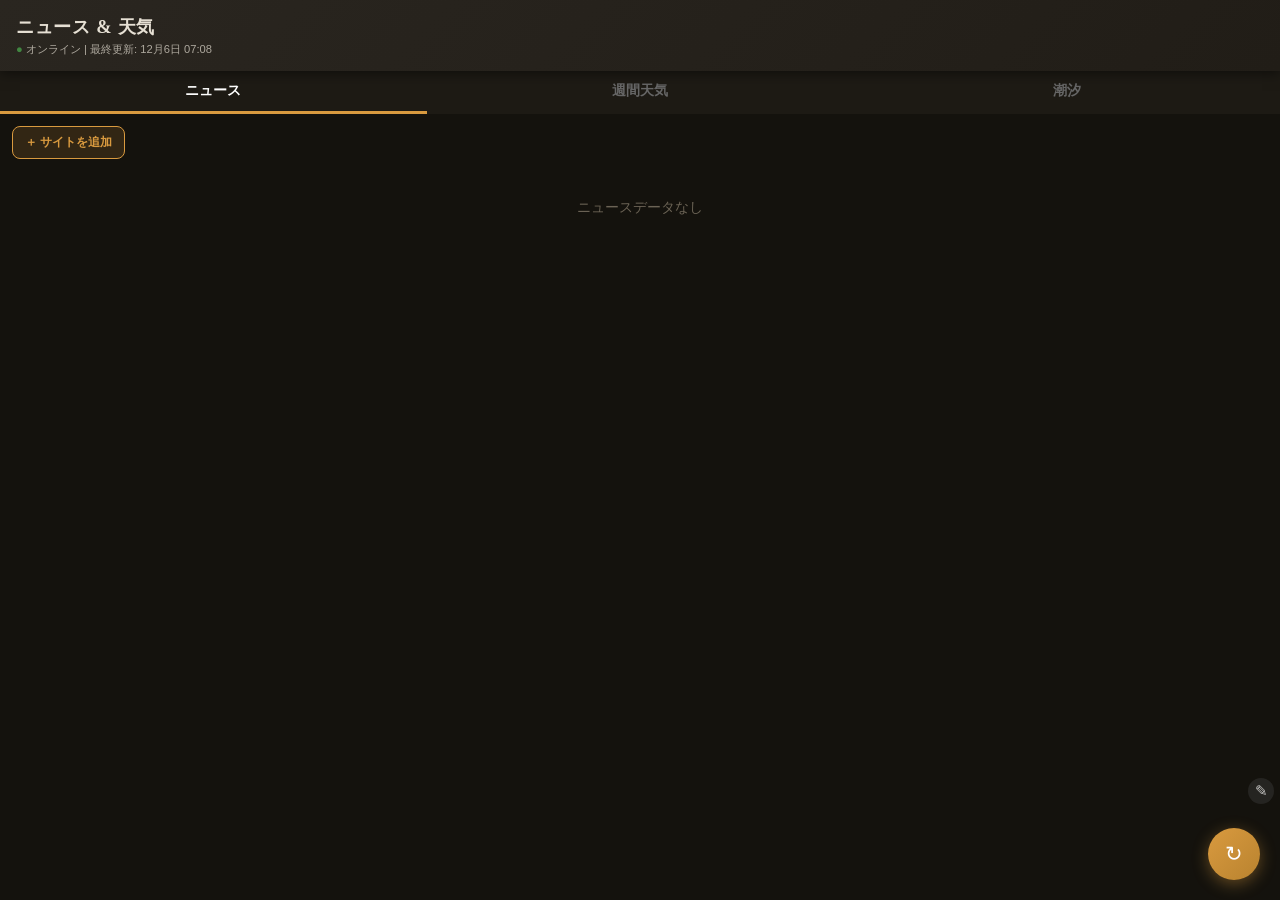
==== index.html @ 92eae873 "デバッグノート4件対応: ニュース画像/任意サイト追加/配色刷新/潮汐タブ - ニュース画像: Currents APIのimage + 記事HTMLのog:image/twitter:image抽出" ====
<!DOCTYPE html>
<html lang="ja">
<head>
<meta charset="UTF-8">
<meta name="viewport" content="width=device-width, initial-scale=1.0">
<title>ニュース & 天気</title>
<link rel="manifest" href="manifest.json">
<meta name="theme-color" content="#2a2620">
<style>
* { margin: 0; padding: 0; box-sizing: border-box; }
body {
  font-family: -apple-system, BlinkMacSystemFont, 'Hiragino Sans', sans-serif;
  background: #14120d;
  color: #e6e0d4;
  min-height: 100vh;
  padding-bottom: 80px;
}
header {
  background: linear-gradient(135deg, #2a2620, #211d17);
  padding: 14px 16px;
  position: sticky;
  top: 0;
  z-index: 100;
  box-shadow: 0 2px 12px rgba(0,0,0,0.5);
}
header h1 {
  font-size: 1.15rem; font-weight: 700; letter-spacing: 0.04em;
  font-family: Georgia, 'Hiragino Mincho ProN', 'Yu Mincho', 'Noto Serif JP', serif;
}
.status {
  font-size: 0.7rem;
  margin-top: 3px;
  opacity: 0.7;
}
.status.online::before { content: '● '; color: #4caf50; }
.status.offline::before { content: '● '; color: #ff9800; }

/* タブ */
.tabs {
  display: flex;
  background: #1d1a14;
  position: sticky;
  top: 53px;
  z-index: 99;
}
.tab {
  flex: 1;
  padding: 11px 8px;
  text-align: center;
  cursor: pointer;
  border: none;
  background: transparent;
  color: #666;
  font-size: 0.85rem;
  font-weight: 600;
  transition: all 0.2s;
  border-bottom: 3px solid transparent;
}
.tab.active { color: #fff; border-bottom-color: #d99a3f; }

/* コンテンツ */
.content { padding: 12px; }
#panel-news, #panel-weather { display: none; }
#panel-news.active, #panel-weather.active { display: block; }

/* ニュース */
.news-category {
  margin-bottom: 20px;
}
.cat-header {
  display: flex;
  align-items: center;
  gap: 8px;
  margin-bottom: 10px;
  padding: 6px 10px;
  background: linear-gradient(90deg, #2a251d, transparent);
  border-left: 3px solid #d99a3f;
  border-radius: 0 6px 6px 0;
}
.cat-header h2 {
  font-size: 0.85rem;
  font-weight: 700;
  color: #d99a3f;
}
.cat-header .count {
  font-size: 0.65rem;
  color: #666;
  background: #14120d;
  padding: 2px 6px;
  border-radius: 8px;
}
.news-item {
  margin-bottom: 6px;
  background: #221f18;
  border-radius: 8px;
  border-left: 2px solid transparent;
  transition: border-color 0.2s;
}
.news-item.open { border-left-color: #d99a3f; }
.news-header {
  padding: 10px 12px;
  cursor: pointer;
}
.news-item h3 {
  font-size: 0.85rem;
  font-weight: 500;
  line-height: 1.5;
  margin-bottom: 4px;
}
.news-item .meta {
  font-size: 0.65rem;
  color: #666;
}
.news-body {
  display: none;
  padding: 0 12px 12px;
}
.news-item.open .news-body { display: block; }
.news-body p {
  font-size: 0.8rem;
  color: #bbb;
  line-height: 1.7;
  margin-bottom: 8px;
}
.read-more {
  display: inline-block;
  font-size: 0.75rem;
  color: #d99a3f;
  text-decoration: none;
  padding: 4px 0;
}
.offline-badge { margin-left: 6px; font-size: 0.7rem; }

/* アプリ内リーダー */
.reader {
  position: fixed;
  inset: 0;
  background: #14120d;
  z-index: 200;
  transform: translateX(100%);
  transition: transform 0.25s ease;
  overflow-y: auto;
  overscroll-behavior: contain;
}
.reader.open { transform: translateX(0); }
.reader-bar {
  position: sticky;
  top: 0;
  background: linear-gradient(135deg, #2a2620, #211d17);
  padding: 12px 14px;
  box-shadow: 0 2px 12px rgba(0,0,0,0.5);
}
.reader-back {
  background: transparent;
  border: none;
  color: #d99a3f;
  font-size: 0.95rem;
  font-weight: 600;
  cursor: pointer;
  padding: 4px 0;
}
.reader-content { padding: 16px 18px 60px; max-width: 720px; margin: 0 auto; }
.reader-title {
  font-size: 1.2rem; font-weight: 700; line-height: 1.55; margin-bottom: 8px;
  font-family: Georgia, 'Hiragino Mincho ProN', 'Yu Mincho', 'Noto Serif JP', serif;
}
.reader-meta { font-size: 0.7rem; color: #777; margin-bottom: 16px; }
.reader-text p {
  font-size: 0.95rem;
  line-height: 1.9;
  color: #ddd;
  margin-bottom: 14px;
}
.reader-text .reader-note {
  font-size: 0.78rem;
  color: #ff9800;
  background: #211d17;
  padding: 8px 10px;
  border-radius: 6px;
}

/* 現在地ピンポイント天気 */
.geo-card {
  background: linear-gradient(135deg, #242019, #2a2620);
  border-radius: 12px;
  padding: 14px;
  margin-bottom: 14px;
  border: 1px solid #3a342a;
}
.geo-empty {
  display: flex;
  align-items: center;
  justify-content: space-between;
  color: #aaa;
  font-size: 0.85rem;
}
.geo-head { display: flex; justify-content: space-between; align-items: center; margin-bottom: 10px; }
.geo-name { font-size: 0.9rem; font-weight: 700; color: #7fb5ff; }
.geo-refresh, .geo-btn {
  background: rgba(217,154,63,0.15);
  border: 1px solid #d99a3f;
  color: #d99a3f;
  border-radius: 6px;
  cursor: pointer;
  font-size: 0.8rem;
}
.geo-refresh { width: 30px; height: 30px; border-radius: 50%; }
.geo-btn { padding: 6px 12px; font-weight: 600; }
.geo-now { display: flex; align-items: center; gap: 12px; margin-bottom: 12px; }
.geo-icon { font-size: 2.6rem; }
.geo-temp { font-size: 2.4rem; font-weight: 700; }
.geo-detail { font-size: 0.75rem; color: #bbb; line-height: 1.7; }
.geo-detail div:first-child { font-size: 0.95rem; color: #fff; }
.geo-updated { font-size: 0.6rem; color: #555; text-align: right; margin-top: 6px; }
.hourly-mm { font-size: 0.55rem; color: #4fc3f7; margin-top: 1px; min-height: 0.7em; }
.hourly-temp { font-size: 0.55rem; color: #ff8a65; margin-top: 1px; }

/* 天気 - 地方 */
.weather-area {
  margin-bottom: 8px;
  background: #221f18;
  border-radius: 10px;
  overflow: hidden;
}
.area-header {
  display: flex;
  align-items: center;
  gap: 8px;
  padding: 12px 14px;
  background: linear-gradient(135deg, #242019, #2a251d);
  cursor: pointer;
}
.area-header h3 { font-size: 0.9rem; font-weight: 700; flex: 1; }
.area-arrow { font-size: 0.6rem; color: #666; transition: transform 0.2s; }
.weather-area.open .area-arrow { transform: rotate(90deg); }
.area-count { font-size: 0.65rem; color: #666; background: #14120d; padding: 2px 6px; border-radius: 8px; }
.area-body { display: none; padding: 4px 8px 8px; }
.weather-area.open .area-body { display: block; }

/* 天気 - 都道府県 */
.weather-pref {
  margin-bottom: 4px;
  background: #1b1812;
  border-radius: 8px;
  overflow: hidden;
}
.pref-header {
  display: flex;
  justify-content: space-between;
  align-items: center;
  padding: 8px 12px;
  cursor: pointer;
  font-size: 0.8rem;
}
.pref-summary { font-size: 0.75rem; color: #aaa; }
.pref-body { display: none; padding: 0 10px 10px; }
.weather-pref.open .pref-body { display: block; }

/* 細分区域（北西部/南部 等） */
.sub-area {
  background: #201c15;
  border-radius: 6px;
  padding: 8px 10px;
  margin-bottom: 6px;
  border-left: 2px solid #3a342a;
}
.sub-name {
  font-size: 0.78rem;
  font-weight: 700;
  color: #7fb5ff;
  margin-bottom: 4px;
}

/* 今日明日 */
.today-weather { margin-bottom: 6px; }
.today-item { font-size: 0.75rem; padding: 3px 0; color: #ccc; line-height: 1.5; }
.today-label { color: #888; margin-right: 4px; }

/* 気温（観測点） */
.temp-points { margin: 8px 0; }
.temp-row { display: flex; flex-wrap: wrap; gap: 8px 14px; }
.temp-pt { font-size: 0.72rem; color: #ccc; }
.temp-pt .pt-name { color: #888; margin-right: 2px; }
.temp-pt .hi { color: #ff8a65; }
.temp-pt .lo { color: #64b5f6; }
.week-area-name { font-size: 0.7rem; color: #888; margin: 8px 0 4px; }

/* 警報・注意報 */
.warn-headline {
  font-size: 0.78rem; font-weight: 700; line-height: 1.4;
  padding: 8px 10px; margin: 0 0 10px; border-radius: 8px;
  border-left: 4px solid;
}
.warn-badges { display: flex; flex-wrap: wrap; gap: 4px; margin: 4px 0 6px; }
.warn-badge {
  font-size: 0.68rem; font-weight: 700; padding: 2px 7px; border-radius: 10px;
  white-space: nowrap;
}
.warn-special { background: #5a1414; color: #ff5252; border-color: #ff1744; }
.warn-warning { background: #4a2c0a; color: #ffab40; border-color: #ff9100; }
.warn-advisory { background: #3a3410; color: #ffeb3b; border-color: #ffd600; }

/* 潮汐 */
.tide-card { margin: 10px 0; padding: 10px; background: #2a2620; border-radius: 10px; }
.tide-head { font-size: 0.82rem; font-weight: 700; color: #4fc3f7; margin-bottom: 8px; }
.tide-stn { font-size: 0.72rem; color: #9fb8d8; font-weight: 400; margin-left: 4px; }
.tide-rows { display: flex; flex-direction: column; gap: 4px; margin-bottom: 8px; }
.tide-row { display: flex; align-items: center; gap: 8px; flex-wrap: wrap; }
.tide-k { font-size: 0.68rem; font-weight: 700; padding: 1px 7px; border-radius: 8px; white-space: nowrap; }
.tide-k.high { background: #0d3b66; color: #7fb5ff; }
.tide-k.low { background: #3a2a0d; color: #ffc176; }
.tide-ev { font-size: 0.74rem; color: #ddd; }
.tide-ev b { color: #fff; }
.tide-ev.tide-none { color: #666; }
.tide-spark { display: flex; align-items: flex-end; gap: 1px; height: 40px; }
.tide-bar { flex: 1; background: #2e6da4; border-radius: 1px 1px 0 0; min-height: 2px; }
.tide-bar.now { background: #d99a3f; }

/* 予報地点ごとの週間予報 */
.point-week { margin: 10px 0; }
.point-name {
  font-size: 0.8rem;
  font-weight: 700;
  color: #7fb5ff;
  margin-bottom: 5px;
}
.point-now { font-size: 0.7rem; font-weight: 400; color: #aaa; margin-left: 4px; }
.point-noweek { font-size: 0.7rem; color: #666; padding: 4px 0; }

/* 6時間毎降水確率 */
.hourly-pops { margin: 8px 0; }
.hourly-label { font-size: 0.65rem; color: #888; margin-bottom: 4px; }
.hourly-bar { display: flex; gap: 3px; align-items: flex-end; height: 62px; }
.hourly-cell { flex: 1; display: flex; flex-direction: column; align-items: center; }
.hourly-time { font-size: 0.55rem; color: #666; margin-bottom: 2px; order: -1; }
.hourly-gauge { width: 100%; border-radius: 2px 2px 0 0; min-height: 2px; }
.hourly-val { font-size: 0.6rem; color: #aaa; margin-top: 2px; }
.week-grid {
  display: grid;
  grid-template-columns: repeat(auto-fill, minmax(90px, 1fr));
  gap: 6px;
}
.day-card {
  background: #1b1812;
  border-radius: 8px;
  padding: 8px 6px;
  text-align: center;
}
.day-card .day-name {
  font-size: 0.7rem;
  color: #888;
  margin-bottom: 4px;
}
.day-card .day-name.sat { color: #42a5f5; }
.day-card .day-name.sun { color: #ef5350; }
.day-card .weather-icon {
  font-size: 1.4rem;
  margin: 4px 0;
}
.day-card .weather-text {
  font-size: 0.6rem;
  color: #aaa;
  margin-bottom: 4px;
}
.day-card .temp {
  font-size: 0.7rem;
}
.day-card .temp .hi { color: #ff8a65; }
.day-card .temp .lo { color: #64b5f6; }
.day-card .pop {
  font-size: 0.6rem;
  color: #4fc3f7;
  margin-top: 2px;
}

/* 更新ボタン */
.btn-refresh {
  position: fixed;
  bottom: 20px;
  right: 20px;
  width: 52px;
  height: 52px;
  border-radius: 50%;
  background: linear-gradient(135deg, #d99a3f, #b9832f);
  color: white;
  border: none;
  font-size: 1.3rem;
  cursor: pointer;
  box-shadow: 0 4px 16px rgba(217,154,63,0.4);
  z-index: 100;
}
.btn-refresh:active { transform: scale(0.9); }
.btn-refresh.loading { animation: spin 1s linear infinite; }
@keyframes spin { to { transform: rotate(360deg); } }
#progress {
  background: #211d17;
  color: #4fc3f7;
  font-size: 0.75rem;
  padding: 8px 16px;
  text-align: center;
}
.empty {
  text-align: center;
  padding: 40px 20px;
  color: #6b6355;
  font-size: 0.85rem;
}

/* ニュースのサムネイル画像 */
.news-header { display: flex; gap: 10px; align-items: flex-start; }
.news-header .news-main { flex: 1; min-width: 0; }
.news-thumb {
  width: 74px; height: 74px; object-fit: cover; border-radius: 6px;
  flex-shrink: 0; background: #201c15;
}
.reader-hero {
  width: 100%; max-height: 230px; object-fit: cover;
  border-radius: 8px; margin-bottom: 14px; background: #201c15;
}

/* カスタムフィード（任意サイト）ツールバー */
.news-tools { margin-bottom: 14px; }
.news-tools-row { display: flex; gap: 8px; align-items: center; }
.add-site-btn {
  background: rgba(217,154,63,0.15); border: 1px solid #d99a3f; color: #d99a3f;
  border-radius: 8px; padding: 7px 12px; font-size: 0.78rem; font-weight: 600; cursor: pointer;
}
.feed-chips { display: flex; flex-wrap: wrap; gap: 6px; margin-top: 8px; }
.feed-chip {
  display: inline-flex; align-items: center; gap: 6px;
  background: #221f18; border: 1px solid #3a342a; border-radius: 14px;
  padding: 4px 6px 4px 11px; font-size: 0.72rem; color: #cfc7b7;
}
.feed-chip .feed-del {
  cursor: pointer; color: #a89f8c; background: #2b2723; border-radius: 50%;
  width: 18px; height: 18px; line-height: 18px; text-align: center; font-size: 0.7rem;
}
.feed-chip.custom-cat .feed-del:hover { color: #e8724c; }
.site-form {
  margin-top: 8px; background: #201c15; border: 1px solid #3a342a;
  border-radius: 8px; padding: 10px; display: none;
}
.site-form.open { display: block; }
.site-form input {
  width: 100%; box-sizing: border-box; background: #14120d; color: #e6e0d4;
  border: 1px solid #3a342a; border-radius: 6px; padding: 8px 10px; font-size: 0.82rem;
  margin-bottom: 8px;
}
.site-form .site-form-row { display: flex; gap: 8px; }
.site-form button {
  border: none; border-radius: 6px; padding: 8px 14px; font-size: 0.8rem;
  font-weight: 600; cursor: pointer;
}
.site-form .sf-add { background: #d99a3f; color: #1b1812; }
.site-form .sf-cancel { background: #2b2723; color: #cfc7b7; }
.site-form .sf-hint { font-size: 0.68rem; color: #8a8272; margin-bottom: 8px; line-height: 1.5; }
.cat-header.custom h2 { color: #e0b56a; }

/* 潮汐ページ（独立タブ） */
#panel-tide { display: none; }
#panel-tide.active { display: block; }
.tide-empty { text-align: center; padding: 40px 20px; color: #6b6355; font-size: 0.85rem; }
.tide-empty .geo-btn { margin-top: 14px; }
.tide-day { margin-bottom: 14px; }
.tide-day-head {
  font-size: 0.82rem; font-weight: 700; color: #d99a3f;
  padding-bottom: 6px; margin-bottom: 8px; border-bottom: 1px solid #3a342a;
}
.tide-day-head .tide-day-dow { color: #8a8272; font-weight: 400; margin-left: 6px; }
.tide-page-stn { font-size: 0.78rem; color: #cfc7b7; margin-bottom: 12px; }
.tide-page-stn b { color: #7fb5ff; }
</style>
</head>
<body>
<header>
  <h1>ニュース & 天気</h1>
  <div class="status" id="status">確認中...</div>
</header>
<div class="tabs">
  <button class="tab active" data-panel="news">ニュース</button>
  <button class="tab" data-panel="weather">週間天気</button>
  <button class="tab" data-panel="tide">潮汐</button>
</div>
<div id="progress" style="display:none;"></div>
<div class="content">
  <div id="panel-news" class="active">
    <div id="news-tools"></div>
    <div id="news-list">
      <div class="empty">データなし — 更新ボタンを押してください</div>
    </div>
  </div>
  <div id="panel-weather">
    <div id="geo-weather"></div>
    <div id="jma-weather">
      <div class="empty">データなし — 更新ボタンを押してください</div>
    </div>
  </div>
  <div id="panel-tide">
    <div id="tide-page">
      <div class="tide-empty">位置情報から最寄りの潮位観測点を表示します
        <div><button class="geo-btn" onclick="loadTidePage(true)">現在地の潮汐を表示</button></div>
      </div>
    </div>
  </div>
</div>
<button class="btn-refresh" id="btn-refresh" title="更新">↻</button>

<div id="reader" class="reader">
  <div class="reader-bar">
    <button class="reader-back" onclick="closeReader()">‹ 戻る</button>
  </div>
  <div class="reader-content"></div>
</div>

<script src="readability.js"></script>
<script src="app.js"></script>
<script src="debug-note.js" data-app="news-pwa"></script>
</body>
</html>
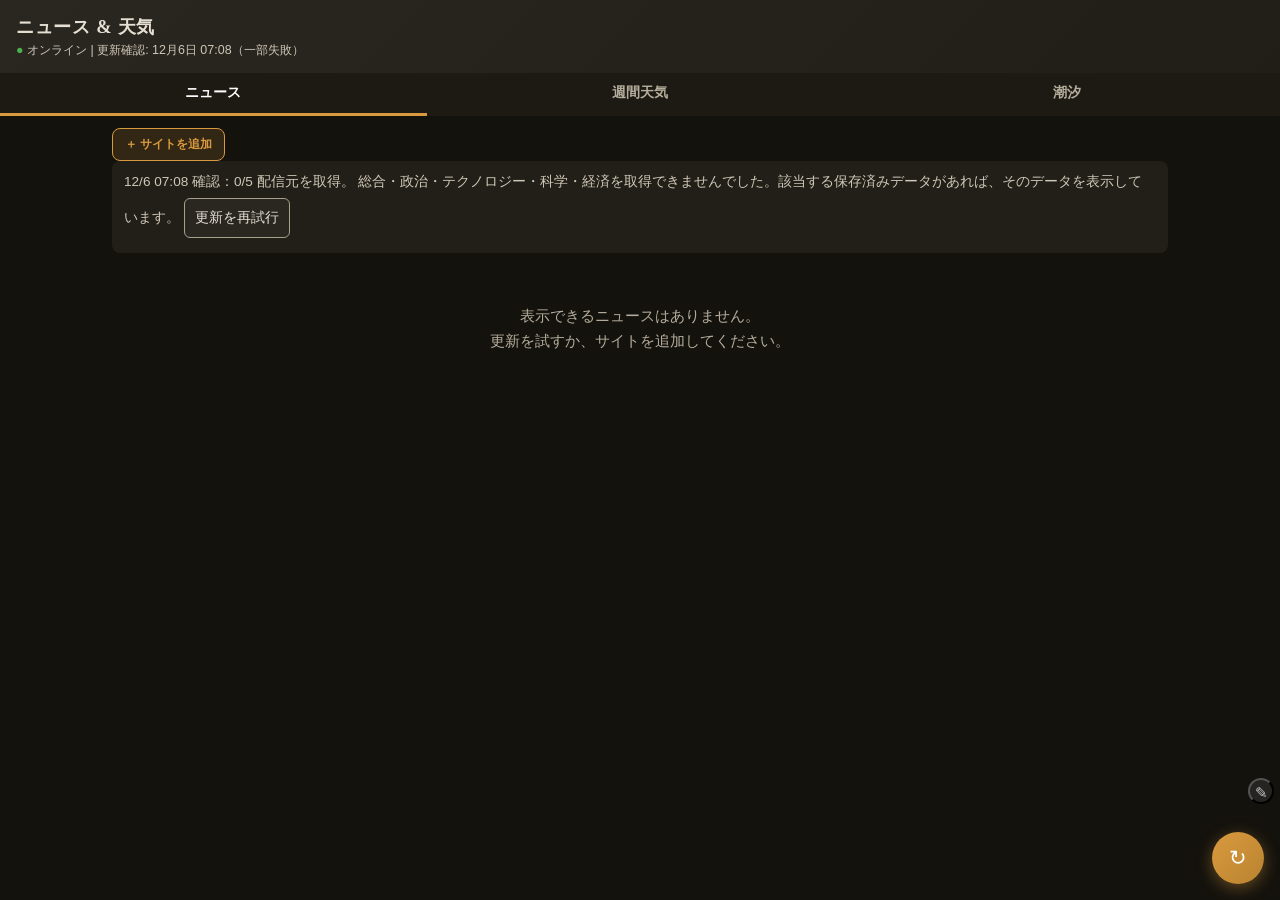
==== commit 58115704: "Fix audited UI: sticky navigation, accessible controls, retained state and update errors" ====
--- a/index.html
+++ b/index.html
@@ -469,43 +469,124 @@
 .tide-day-head .tide-day-dow { color: #8a8272; font-weight: 400; margin-left: 6px; }
 .tide-page-stn { font-size: 0.78rem; color: #cfc7b7; margin-bottom: 12px; }
 .tide-page-stn b { color: #7fb5ff; }
+#tide-detail { margin-bottom: 16px; }
+
+/* 全国の観測点ブラウザ */
+.tide-browser-head {
+  font-size: 0.78rem; font-weight: 700; color: #8a8272;
+  margin: 6px 2px 8px; padding-top: 12px; border-top: 1px solid #2b2723;
+}
+.tide-region { margin-bottom: 8px; }
+.tide-stn-grid {
+  display: grid; grid-template-columns: repeat(auto-fill, minmax(84px, 1fr));
+  gap: 6px; padding: 4px 2px;
+}
+.tide-stn-btn {
+  background: #201c15; border: 1px solid #3a342a; color: #d8d0c0;
+  border-radius: 6px; padding: 8px 4px; font-size: 0.74rem; cursor: pointer;
+  white-space: nowrap; overflow: hidden; text-overflow: ellipsis;
+}
+.tide-stn-btn:active { background: #2b2723; border-color: #d99a3f; }
+
+/* 監査で確認した操作・可読性・固定表示の修正 */
+:root { --chrome-height: 120px; }
+[hidden] { display: none !important; }
+.app-chrome { position: sticky; top: 0; z-index: 100; }
+.app-chrome header, .app-chrome .tabs { position: static; }
+.content { max-width: 1080px; margin: 0 auto; }
+.reader-bar { z-index: 1; }
+.sr-only { position: absolute; width: 1px; height: 1px; padding: 0; margin: -1px; overflow: hidden; clip-path: inset(50%); white-space: nowrap; }
+.data-date { color: #b5ad9c; font-size: 0.78rem; line-height: 1.6; margin: 8px 0; }
+.reader { transition: none; }
+.news-header { width: 100%; border: 0; background: transparent; color: inherit; text-align: left; font: inherit; border-radius: 8px; }
+.news-title { display: block; font-size: 0.95rem; line-height: 1.6; margin-bottom: 6px; }
+.news-item .meta { display: block; color: #b5ad9c; font-size: 0.75rem; }
+.tab, .area-arrow, .area-count, .cat-header .count, .point-noweek, .tide-ev.tide-none { color: #b5ad9c; }
+.reader-meta, .geo-updated, .empty, .tide-empty { color: #b5ad9c; }
+.today-label, .temp-pt .pt-name, .week-area-name, .hourly-label, .hourly-time, .day-card .day-name, .sf-hint, .tide-browser-head, .tide-day-head .tide-day-dow { color: #b5ad9c !important; }
+.status { opacity: 1; color: #cfc7b7; font-size: 0.78rem; }
+.empty, .tide-empty { font-size: 0.95rem; line-height: 1.7; }
+.area-header, .pref-header { width: 100%; border: 0; color: inherit; text-align: left; font: inherit; }
+.area-title { flex: 1; font-size: 0.95rem; font-weight: 700; }
+.area-header .area-count { margin-left: auto; }
+.pref-header { min-height: 44px; }
+.pref-header[aria-expanded="true"]::before { content: '▼'; color: #d99a3f; margin-right: 6px; }
+.feed-chip .feed-del { width: 28px; height: 28px; min-width: 28px; line-height: normal; border: 1px solid #8a8272; font: inherit; }
+.site-form label { display: block; margin-bottom: 5px; font-size: 0.85rem; color: #e6e0d4; }
+.site-form .sf-hint { font-size: 0.8rem; }
+.form-error { color: #ffb59e; font-size: 0.85rem; line-height: 1.6; margin-bottom: 8px; }
+.data-state, .notice { padding: 10px 12px; font-size: 0.85rem; line-height: 1.6; color: #cfc7b7; background: #221f18; border-radius: 8px; margin-bottom: 10px; }
+.data-state:empty { display: none; }
+.notice { margin: 10px 12px; }
+.text-action { background: #2a2620; color: #e6e0d4; border: 1px solid #a89f8c; border-radius: 6px; padding: 8px 10px; min-height: 36px; font: inherit; cursor: pointer; margin: 5px 0; }
+.geo-refresh { width: 36px; height: 36px; }
+button:disabled { cursor: wait; opacity: 0.7; }
+button:focus-visible, a:focus-visible, input:focus-visible, summary:focus-visible, textarea:focus-visible { outline: 3px solid #f6cd84; outline-offset: 3px; }
+#tide-detail, .weather-pref, .news-item { scroll-margin-top: calc(var(--chrome-height) + 12px); }
+.tide-spark { position: relative; margin: 22px 0 8px; }
+.tide-bar.now { position: relative; border-top: 3px solid #fff; }
+.tide-bar.now::before { content: '現在'; position: absolute; bottom: 100%; left: 50%; transform: translateX(-50%); font-size: 0.7rem; color: #fff; white-space: nowrap; }
+.tide-data summary { cursor: pointer; padding: 8px 0; color: #d8d0c0; font-size: 0.85rem; }
+.tide-axis { display: flex; justify-content: space-between; font-size: 0.75rem; color: #cfc7b7; }
+.tide-data table { width: 100%; border-collapse: collapse; font-size: 0.85rem; }
+.tide-data th, .tide-data td { text-align: left; padding: 5px 8px; border-bottom: 1px solid #51483b; }
+.tide-data caption { text-align: left; margin: 6px 0; color: #cfc7b7; }
+.tide-data tr.current th::after { content: '（現在の時間帯）'; font-size: 0.75rem; }
+.hourly-bar { display: grid; grid-template-columns: repeat(auto-fit, minmax(44px, 1fr)); height: auto; gap: 8px 4px; }
+.hourly-cell { min-height: 88px; justify-content: flex-end; }
+.hourly-gauge { flex: 0 0 auto; max-height: 36px; }
+.hourly-time, .hourly-val, .hourly-mm, .hourly-temp { font-size: 0.72rem; }
+.hourly-time { order: 0; }
+.day-card .day-name, .day-card .weather-text, .day-card .temp, .day-card .pop { font-size: 0.78rem; }
+.day-card .day-name.sat { color: #7fb5ff !important; }
+.day-card .day-name.sun { color: #ffb59e !important; }
+.btn-refresh { bottom: max(16px, env(safe-area-inset-bottom)); right: 16px; }
+@media (prefers-reduced-motion: reduce) { *, *::before, *::after { animation: none !important; transition: none !important; scroll-behavior: auto !important; } }
 </style>
 </head>
 <body>
+<div class="app-chrome">
 <header>
   <h1>ニュース & 天気</h1>
   <div class="status" id="status">確認中...</div>
 </header>
-<div class="tabs">
-  <button class="tab active" data-panel="news">ニュース</button>
-  <button class="tab" data-panel="weather">週間天気</button>
-  <button class="tab" data-panel="tide">潮汐</button>
+<div class="tabs" role="tablist" aria-label="表示する情報">
+  <button id="tab-news" class="tab active" role="tab" aria-selected="true" aria-controls="panel-news" data-panel="news">ニュース</button>
+  <button id="tab-weather" class="tab" role="tab" aria-selected="false" aria-controls="panel-weather" tabindex="-1" data-panel="weather">週間天気</button>
+  <button id="tab-tide" class="tab" role="tab" aria-selected="false" aria-controls="panel-tide" tabindex="-1" data-panel="tide">潮汐</button>
 </div>
-<div id="progress" style="display:none;"></div>
+</div>
+<div id="progress" role="status" aria-live="polite" style="display:none;"></div>
+<div id="notice" class="notice" role="status" aria-live="polite" hidden></div>
 <div class="content">
-  <div id="panel-news" class="active">
+  <div id="panel-news" class="active" role="tabpanel" aria-labelledby="tab-news">
     <div id="news-tools"></div>
+    <div id="news-state" class="data-state" role="status" aria-live="polite"></div>
     <div id="news-list">
       <div class="empty">データなし — 更新ボタンを押してください</div>
     </div>
   </div>
-  <div id="panel-weather">
+  <div id="panel-weather" role="tabpanel" aria-labelledby="tab-weather" hidden>
+    <div id="weather-state" class="data-state" role="status" aria-live="polite"></div>
     <div id="geo-weather"></div>
     <div id="jma-weather">
       <div class="empty">データなし — 更新ボタンを押してください</div>
     </div>
   </div>
-  <div id="panel-tide">
+  <div id="panel-tide" role="tabpanel" aria-labelledby="tab-tide" hidden>
     <div id="tide-page">
-      <div class="tide-empty">位置情報から最寄りの潮位観測点を表示します
-        <div><button class="geo-btn" onclick="loadTidePage(true)">現在地の潮汐を表示</button></div>
+      <div id="tide-detail">
+        <div class="tide-empty">現在地、または下の一覧から観測点を選ぶと潮汐を表示します
+          <div><button class="geo-btn" onclick="loadTidePage(true)">現在地の潮汐を表示</button></div>
+        </div>
       </div>
+      <div id="tide-browser"></div>
     </div>
   </div>
 </div>
-<button class="btn-refresh" id="btn-refresh" title="更新">↻</button>
-
-<div id="reader" class="reader">
+<button class="btn-refresh" id="btn-refresh" title="更新" aria-label="ニュースと天気を更新">↻</button>
+
+<div id="reader" class="reader" role="dialog" aria-modal="true" aria-labelledby="reader-heading" hidden inert>
   <div class="reader-bar">
     <button class="reader-back" onclick="closeReader()">‹ 戻る</button>
   </div>
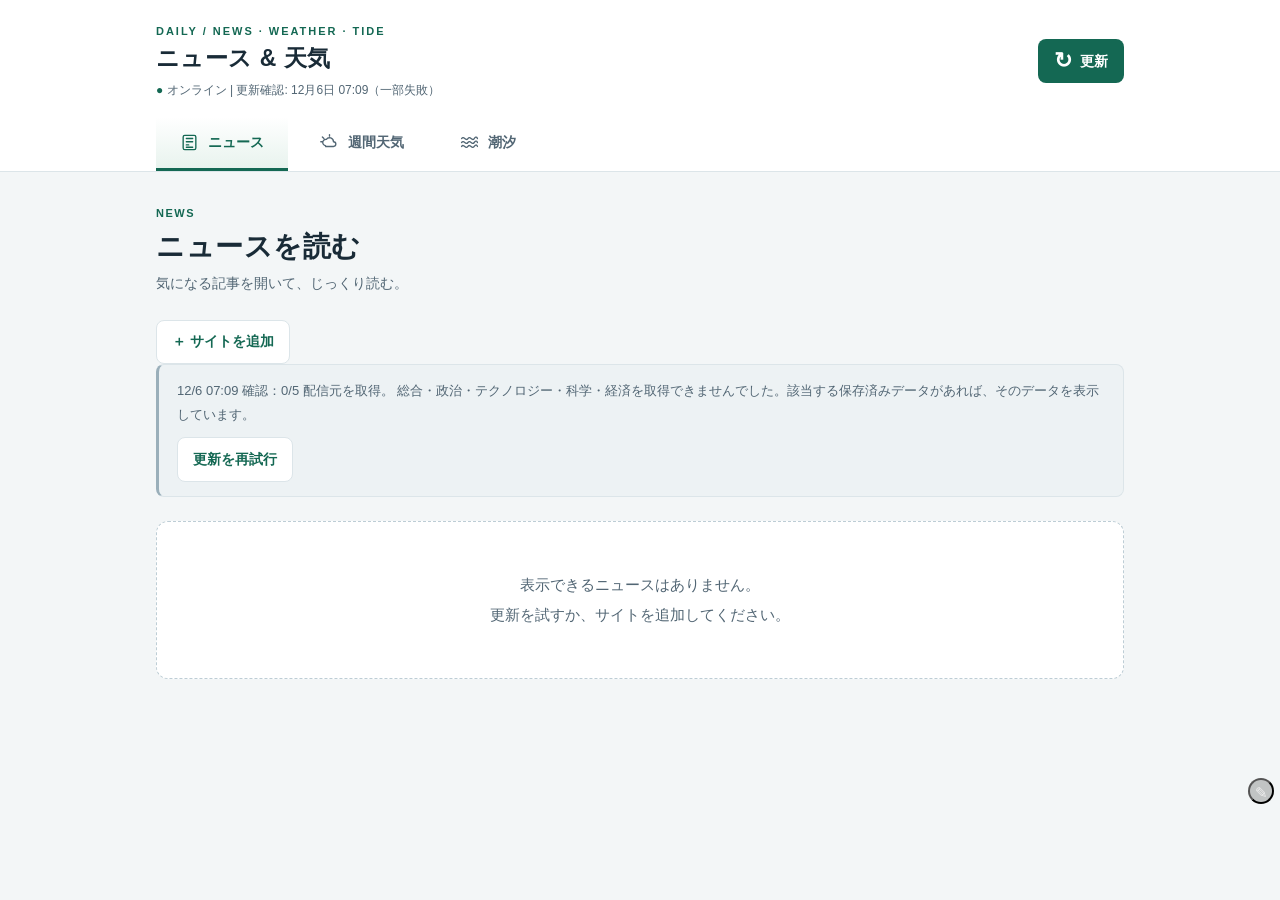
==== commit 759c482e: "Redesign news, weather and tide UI for clear reading without changing functionality" ====
--- a/index.html
+++ b/index.html
@@ -5,561 +5,247 @@
 <meta name="viewport" content="width=device-width, initial-scale=1.0">
 <title>ニュース & 天気</title>
 <link rel="manifest" href="manifest.json">
-<meta name="theme-color" content="#2a2620">
+<meta name="theme-color" content="#146853">
 <style>
-* { margin: 0; padding: 0; box-sizing: border-box; }
-body {
-  font-family: -apple-system, BlinkMacSystemFont, 'Hiragino Sans', sans-serif;
-  background: #14120d;
-  color: #e6e0d4;
-  min-height: 100vh;
-  padding-bottom: 80px;
+/* Reading-first interface. Data, storage and interaction logic remain in app.js. */
+:root { --ink:#192b37; --muted:#526674; --paper:#fff; --canvas:#f3f6f7; --line:#dce5e9; --accent:#146853; --soft:#e8f3ee; --blue:#165d89; --chrome-height:150px; }
+* { margin:0; padding:0; box-sizing:border-box; }
+body { font-family:-apple-system,BlinkMacSystemFont,'Hiragino Sans','Noto Sans JP',Meiryo,sans-serif; background:var(--canvas); color:var(--ink); min-height:100vh; line-height:1.65; padding-bottom:64px; }
+button,input,textarea { font:inherit; }
+button { cursor:pointer; }
+a { color:var(--accent); }
+[hidden] { display:none !important; }
+.sr-only { position:absolute; width:1px; height:1px; padding:0; margin:-1px; overflow:hidden; clip-path:inset(50%); white-space:nowrap; }
+.app-chrome { position:sticky; top:0; z-index:100; background:var(--paper); border-bottom:1px solid var(--line); }
+header { max-width:1024px; margin:auto; padding:22px 28px 16px; display:flex; align-items:center; justify-content:space-between; gap:16px; }
+.brand-kicker { font-size:11px; font-weight:750; letter-spacing:.18em; color:var(--accent); margin-bottom:3px; }
+header h1 { font-size:23px; line-height:1.35; letter-spacing:.02em; }
+.status { color:var(--muted); font-size:12px; margin-top:7px; }
+.status.online::before { content:'● '; color:var(--accent); }
+.status.offline::before { content:'● '; color:#a25111; }
+.tabs { max-width:1024px; margin:auto; display:flex; gap:8px; padding:0 28px; }
+.tab { display:flex; justify-content:center; align-items:center; gap:9px; border:0; border-bottom:3px solid transparent; background:transparent; color:var(--muted); padding:14px 24px; font-size:14px; font-weight:700; min-height:52px; transition:background .15s; }
+.tab svg { width:19px; height:19px; flex-shrink:0; }
+.tab.active { color:var(--accent); border-bottom-color:var(--accent); background:linear-gradient(0deg,var(--soft),transparent); }
+.tab:hover { background:var(--soft); }
+.content { max-width:1024px; margin:0 auto; padding:32px 28px; }
+#panel-news,#panel-weather,#panel-tide { display:none; }
+#panel-news.active,#panel-weather.active,#panel-tide.active { display:block; }
+.panel-intro { margin-bottom:24px; }
+.panel-intro .eyebrow { font-size:11px; color:var(--accent); font-weight:750; letter-spacing:.14em; margin-bottom:5px; }
+.panel-intro h2 { font-size:28px; line-height:1.4; letter-spacing:.02em; }
+.panel-intro p { font-size:14px; color:var(--muted); margin-top:6px; }
+.news-tools { margin-bottom:20px; }
+.news-tools-row { display:flex; gap:8px; align-items:center; }
+.add-site-btn,.geo-btn,.text-action,.reader-back { border:1px solid var(--line); background:var(--paper); color:var(--accent); border-radius:8px; min-height:44px; padding:9px 15px; font-size:14px; font-weight:650; }
+.add-site-btn:hover,.geo-btn:hover,.text-action:hover,.reader-back:hover { background:var(--soft); border-color:var(--accent); }
+.feed-chips { display:flex; flex-wrap:wrap; gap:8px; margin-top:12px; }
+.feed-chip { display:inline-flex; align-items:center; gap:8px; border:1px solid var(--line); background:var(--paper); border-radius:24px; padding:4px 5px 4px 14px; color:var(--muted); font-size:13px; }
+.feed-del { width:32px; height:32px; border:0; border-radius:50%; background:var(--canvas); color:var(--muted); }
+.feed-del:hover { color:#ad3030; background:#fff0ef; }
+.site-form { display:none; margin-top:14px; max-width:620px; padding:24px; background:var(--paper); border:1px solid var(--line); border-radius:12px; }
+.site-form.open { display:block; }
+.site-form label { display:block; font-size:14px; font-weight:650; margin:12px 0 6px; }
+.site-form input { width:100%; padding:12px; min-height:48px; border:1px solid #a7bac4; border-radius:7px; background:var(--paper); color:var(--ink); font-size:16px; margin-bottom:6px; }
+.site-form .sf-hint { font-size:13px; color:var(--muted); line-height:1.8; }
+.site-form-row { display:flex; gap:10px; margin-top:12px; }
+.site-form button { border:1px solid var(--line); border-radius:7px; min-height:44px; padding:9px 20px; font-weight:650; }
+.sf-add { background:var(--accent); color:white; }
+.sf-cancel { background:var(--canvas); color:var(--muted); }
+.form-error { color:#a33124; font-size:14px; }
+.data-state,.notice { padding:14px 18px; border:1px solid var(--line); border-left:3px solid #9aafba; border-radius:8px; background:#edf2f4; color:var(--muted); font-size:13px; line-height:1.85; margin-bottom:24px; overflow-wrap:anywhere; }
+.data-state:empty { display:none; }
+.data-state .text-action { display:block; margin-top:10px; }
+.notice { max-width:968px; margin:16px auto; }
+#progress { color:var(--accent); background:var(--soft); text-align:center; padding:10px 20px; font-size:13px; }
+.empty,.tide-empty { background:var(--paper); border:1px dashed #bdcdd5; border-radius:12px; padding:48px 24px; text-align:center; color:var(--muted); font-size:15px; line-height:2; }
+.tide-empty .geo-btn { margin-top:18px; }
+.news-category { margin-bottom:32px; }
+.cat-header { display:flex; align-items:center; gap:12px; padding-bottom:12px; margin-bottom:0; border-bottom:2px solid var(--ink); }
+.cat-header h2 { font-size:18px; font-weight:750; }
+.cat-header .count,.area-count { color:var(--muted); background:#eaf0f3; font-size:12px; padding:2px 9px; border-radius:20px; white-space:nowrap; }
+.news-item { background:var(--paper); border-bottom:1px solid var(--line); }
+.news-item:first-of-type { border-radius:10px 10px 0 0; }
+.news-item:last-child { border-radius:0 0 10px 10px; }
+.news-header { display:flex; width:100%; gap:24px; align-items:center; padding:23px 22px; text-align:left; border:0; background:transparent; color:inherit; }
+.news-header:hover { background:#edf5f1; }
+.news-main { flex:1; min-width:0; }
+.news-title { display:block; font-size:18px; font-weight:650; line-height:1.8; margin-bottom:10px; overflow-wrap:anywhere; }
+.news-item .meta { display:block; color:var(--muted); font-size:12px; line-height:1.7; }
+.news-thumb { width:112px; height:84px; flex-shrink:0; object-fit:cover; border-radius:7px; background:var(--canvas); }
+.offline-badge { margin-left:8px; font-size:12px; }
+.news-body { display:none; padding:0 22px 22px; }
+.news-item.open .news-body { display:block; }
+.news-body p { font-size:15px; line-height:1.9; color:var(--muted); }
+.read-more { display:inline-block; margin-top:18px; padding:10px 0; font-size:14px; font-weight:650; text-underline-offset:4px; }
+.reader { position:fixed; inset:0; background:var(--paper); z-index:200; overflow-y:auto; overscroll-behavior:contain; transform:translateX(100%); }
+.reader.open { transform:translateX(0); }
+.reader-bar { position:sticky; top:0; z-index:1; background:rgba(255,255,255,.97); border-bottom:1px solid var(--line); padding:12px max(20px,calc((100vw - 760px)/2)); }
+.reader-content { max-width:760px; margin:auto; padding:36px 28px 80px; overflow-wrap:anywhere; }
+.reader-title { font-size:28px; line-height:1.7; font-weight:750; margin-bottom:16px; }
+.reader-meta { color:var(--muted); font-size:13px; border-bottom:1px solid var(--line); padding-bottom:22px; margin-bottom:28px; }
+.reader-text { font-size:17px; line-height:2.1; }
+.reader-text p { color:var(--ink); margin-bottom:24px; }
+.reader-text img { max-width:100%; height:auto; }
+.reader-text .reader-note { font-size:14px; background:var(--soft); color:var(--accent); border-radius:8px; padding:14px; }
+.reader-hero { width:100%; max-height:360px; object-fit:cover; border-radius:10px; margin-bottom:24px; }
+.geo-card { background:var(--paper); border:1px solid var(--line); border-radius:12px; padding:24px; margin-bottom:24px; }
+.geo-empty,.geo-head { display:flex; justify-content:space-between; gap:16px; align-items:center; font-size:14px; color:var(--muted); }
+.geo-head { margin-bottom:20px; }
+.geo-name,.point-name,.sub-name { color:var(--blue); font-size:16px; font-weight:700; }
+.geo-refresh { width:44px; height:44px; border:1px solid var(--line); border-radius:50%; background:var(--canvas); color:var(--accent); font-size:22px; }
+.geo-now { display:flex; align-items:center; gap:18px; margin-bottom:24px; }
+.geo-icon { font-size:48px; }
+.geo-temp { font-size:48px; font-weight:700; line-height:1; }
+.geo-detail { font-size:13px; color:var(--muted); line-height:1.8; }
+.geo-detail div:first-child { color:var(--ink); font-size:16px; font-weight:650; }
+.geo-updated,.data-date { color:var(--muted); font-size:12px; line-height:1.8; margin:12px 0; }
+.geo-updated { text-align:right; }
+.weather-area { margin-bottom:12px; background:var(--paper); border:1px solid var(--line); border-radius:10px; overflow:hidden; }
+.area-header { display:flex; width:100%; align-items:center; gap:12px; min-height:62px; padding:16px 20px; border:0; background:var(--paper); color:var(--ink); text-align:left; }
+.area-header:hover { background:var(--soft); }
+.area-title { flex:1; font-size:16px; font-weight:700; }
+.area-arrow { font-size:10px; color:var(--accent); transition:transform .15s; }
+.weather-area.open .area-arrow { transform:rotate(90deg); }
+.weather-area.open>.area-header { background:var(--soft); }
+.area-body { display:none; padding:12px; }
+.weather-area.open>.area-body { display:block; }
+.weather-pref { margin-bottom:8px; border:1px solid var(--line); border-radius:8px; overflow:hidden; }
+.pref-header { display:flex; width:100%; align-items:center; justify-content:space-between; gap:12px; min-height:52px; padding:12px 16px; background:var(--paper); color:var(--ink); border:0; text-align:left; font-size:15px; font-weight:650; }
+.pref-header[aria-expanded='true'] { background:var(--canvas); }
+.pref-summary { color:var(--muted); font-size:13px; font-weight:400; }
+.pref-body { display:none; padding:4px 18px 20px; }
+.weather-pref.open>.pref-body { display:block; }
+.sub-area { background:var(--canvas); border-radius:8px; padding:16px; margin:16px 0; }
+.sub-name { margin-bottom:10px; }
+.today-item { padding:4px 0; font-size:14px; line-height:1.8; }
+.today-label,.pt-name { color:var(--muted); margin-right:8px; }
+.temp-row { display:flex; flex-wrap:wrap; gap:12px; }
+.temp-pt { font-size:14px; }
+.hi,.hourly-temp { color:#b5412e; }
+.lo { color:var(--blue); }
+.week-area-name,.point-noweek,.point-now { font-size:13px; color:var(--muted); }
+.point-now { display:block; font-weight:400; margin-top:4px; }
+.point-week { margin:24px 0 8px; }
+.point-name { margin-bottom:12px; }
+.week-grid { display:grid; grid-template-columns:repeat(auto-fit,minmax(108px,1fr)); gap:8px; }
+.day-card { background:var(--canvas); border:1px solid var(--line); border-radius:8px; padding:14px 8px; text-align:center; }
+.day-name { color:var(--ink); font-size:13px; font-weight:650; }
+.day-name.sat { color:var(--blue); }
+.day-name.sun { color:#b5412e; }
+.weather-icon { font-size:28px; margin:8px 0; }
+.weather-text { color:var(--muted); font-size:12px; margin-bottom:8px; }
+.day-card .temp { font-size:12px; }
+.day-card .temp span { display:block; }
+.pop { font-size:13px; color:var(--blue); margin-top:6px; }
+.hourly-pops { margin:20px 0; }
+.hourly-label { color:var(--muted); font-size:13px; margin-bottom:12px; }
+.hourly-bar { display:grid; grid-template-columns:repeat(auto-fit,minmax(48px,1fr)); gap:8px; }
+.hourly-cell { display:flex; flex-direction:column; align-items:center; justify-content:flex-end; min-height:114px; padding:8px 4px; background:var(--canvas); border-radius:6px; }
+.hourly-time { color:var(--muted); font-size:12px; margin-bottom:8px; }
+.hourly-gauge { width:65%; min-height:2px; max-height:36px; border-radius:3px 3px 0 0; }
+.hourly-val,.hourly-mm,.hourly-temp { font-size:12px; margin-top:4px; }
+.hourly-val { color:var(--ink); }
+.hourly-mm { color:var(--blue); min-height:1em; }
+.warn-headline { padding:14px; font-size:14px; border-left:4px solid; border-radius:6px; margin-bottom:16px; }
+.warn-badges { display:flex; flex-wrap:wrap; gap:6px; margin:8px 0; }
+.warn-badge { font-size:12px; font-weight:650; border-radius:5px; padding:4px 8px; }
+.warn-special { background:#fbe7ed; color:#9b153b; border-color:#9b153b; }
+.warn-warning { background:#fff0e4; color:#944000; border-color:#944000; }
+.warn-advisory { background:#fff6d7; color:#705800; border-color:#a17b00; }
+.tide-page-stn { font-size:16px; color:var(--muted); padding:18px 20px; background:var(--soft); border-radius:8px; margin-bottom:24px; }
+.tide-page-stn b { color:var(--accent); }
+.tide-day { margin-bottom:24px; }
+.tide-day-head { font-size:18px; font-weight:700; margin-bottom:10px; }
+.tide-day-dow { font-size:13px; color:var(--muted); margin-left:10px; font-weight:400; }
+.tide-card { background:var(--paper); border:1px solid var(--line); border-radius:10px; padding:22px; margin:12px 0; }
+.tide-head { color:var(--blue); font-size:16px; font-weight:700; margin-bottom:14px; }
+.tide-stn { color:var(--muted); font-size:13px; font-weight:400; margin-left:8px; }
+.tide-rows { display:flex; flex-direction:column; gap:12px; }
+.tide-row { display:flex; align-items:center; flex-wrap:wrap; gap:12px; }
+.tide-k { font-size:12px; font-weight:700; border-radius:5px; padding:4px 10px; white-space:nowrap; }
+.tide-k.high { color:var(--blue); background:#e8f2f9; }
+.tide-k.low { color:#915400; background:#fff1de; }
+.tide-ev { font-size:15px; color:var(--muted); }
+.tide-ev b { color:var(--ink); font-variant-numeric:tabular-nums; }
+.tide-none { color:var(--muted); }
+.tide-spark { position:relative; display:flex; align-items:flex-end; gap:3px; height:100px; margin:32px 0 8px; border-bottom:1px solid #97b3c3; background:repeating-linear-gradient(to top,transparent 0,transparent 24px,#edf2f4 24px,#edf2f4 25px); }
+.tide-bar { flex:1; min-height:2px; background:#3b83a0; border-radius:3px 3px 0 0; }
+.tide-bar.now { position:relative; background:var(--accent); }
+.tide-bar.now::before { content:'現在'; position:absolute; bottom:100%; left:50%; transform:translateX(-50%); color:var(--accent); font-size:12px; white-space:nowrap; }
+.tide-axis { display:flex; justify-content:space-between; color:var(--muted); font-size:12px; }
+.tide-data summary { padding:14px 0 0; cursor:pointer; color:var(--blue); font-size:13px; }
+.tide-data table { width:100%; border-collapse:collapse; font-size:14px; margin-top:12px; }
+.tide-data caption { text-align:left; color:var(--muted); font-size:12px; padding-bottom:8px; }
+.tide-data th,.tide-data td { text-align:left; padding:8px; border-bottom:1px solid var(--line); }
+.tide-data tr.current { background:var(--soft); }
+.tide-data tr.current th::after { content:'（現在の時間帯）'; font-size:12px; }
+.tide-browser-head { font-size:16px; font-weight:700; padding-top:24px; margin:28px 0 14px; border-top:1px solid var(--line); }
+.tide-stn-grid { display:grid; grid-template-columns:repeat(auto-fill,minmax(100px,1fr)); gap:8px; }
+.tide-stn-btn { border:1px solid var(--line); border-radius:7px; background:var(--paper); color:var(--blue); padding:12px 8px; min-height:48px; font-size:14px; overflow-wrap:anywhere; }
+.tide-stn-btn:hover,.tide-stn-btn:active { background:var(--soft); border-color:var(--accent); }
+.btn-refresh { flex-shrink:0; display:flex; align-items:center; justify-content:center; gap:8px; min-height:44px; padding:10px 16px; border:0; border-radius:8px; background:var(--accent); color:white; font-size:14px; font-weight:650; }
+.refresh-icon { display:inline-block; font-size:22px; line-height:1; }
+.btn-refresh.loading .refresh-icon { animation:spin 1s linear infinite; }
+@keyframes spin { to { transform:rotate(360deg); } }
+button:disabled { opacity:.65; cursor:wait; }
+button:focus-visible,a:focus-visible,input:focus-visible,summary:focus-visible,textarea:focus-visible { outline:3px solid #278bb5; outline-offset:3px; }
+#tide-detail,.weather-pref,.news-item { scroll-margin-top:calc(var(--chrome-height) + 16px); }
+@media (max-width:600px) {
+ header { padding:16px 18px 12px; gap:10px; align-items:flex-start; }
+ header h1 { font-size:20px; }
+ .brand-kicker { font-size:10px; }
+ .status { font-size:11px; max-width:220px; }
+ .btn-refresh { padding:9px 12px; margin-top:5px; }
+ .tabs { padding:0 12px; gap:4px; }
+ .tab { flex:1; padding:13px 6px; font-size:13px; gap:6px; }
+ .tab svg { width:17px; height:17px; }
+ .content { padding:24px 16px; }
+ .panel-intro { margin-bottom:20px; }
+ .panel-intro h2 { font-size:24px; }
+ .panel-intro p { font-size:13px; }
+ .news-header { padding:18px 14px; gap:14px; align-items:flex-start; }
+ .news-title { font-size:16px; line-height:1.8; margin-bottom:8px; }
+ .news-thumb { width:80px; height:80px; }
+ .news-item .meta { font-size:12px; }
+ .data-state { padding:12px 14px; }
+ .geo-card,.tide-card { padding:18px 14px; }
+ .geo-empty { flex-wrap:wrap; }
+ .geo-temp { font-size:40px; }
+ .geo-icon { font-size:36px; }
+ .geo-now { gap:12px; flex-wrap:wrap; }
+ .area-header { padding:15px; }
+ .area-body { padding:8px; }
+ .pref-body { padding:4px 12px 16px; }
+ .pref-header { flex-wrap:wrap; padding:12px; }
+ .week-grid { grid-template-columns:repeat(auto-fit,minmax(104px,1fr)); }
+ .site-form { padding:18px; }
+ .reader-content { padding:24px 20px 64px; }
+ .reader-title { font-size:23px; }
+ .reader-text { font-size:16px; line-height:2; }
+ .notice { margin:12px 16px; }
 }
-header {
-  background: linear-gradient(135deg, #2a2620, #211d17);
-  padding: 14px 16px;
-  position: sticky;
-  top: 0;
-  z-index: 100;
-  box-shadow: 0 2px 12px rgba(0,0,0,0.5);
-}
-header h1 {
-  font-size: 1.15rem; font-weight: 700; letter-spacing: 0.04em;
-  font-family: Georgia, 'Hiragino Mincho ProN', 'Yu Mincho', 'Noto Serif JP', serif;
-}
-.status {
-  font-size: 0.7rem;
-  margin-top: 3px;
-  opacity: 0.7;
-}
-.status.online::before { content: '● '; color: #4caf50; }
-.status.offline::before { content: '● '; color: #ff9800; }
-
-/* タブ */
-.tabs {
-  display: flex;
-  background: #1d1a14;
-  position: sticky;
-  top: 53px;
-  z-index: 99;
-}
-.tab {
-  flex: 1;
-  padding: 11px 8px;
-  text-align: center;
-  cursor: pointer;
-  border: none;
-  background: transparent;
-  color: #666;
-  font-size: 0.85rem;
-  font-weight: 600;
-  transition: all 0.2s;
-  border-bottom: 3px solid transparent;
-}
-.tab.active { color: #fff; border-bottom-color: #d99a3f; }
-
-/* コンテンツ */
-.content { padding: 12px; }
-#panel-news, #panel-weather { display: none; }
-#panel-news.active, #panel-weather.active { display: block; }
-
-/* ニュース */
-.news-category {
-  margin-bottom: 20px;
-}
-.cat-header {
-  display: flex;
-  align-items: center;
-  gap: 8px;
-  margin-bottom: 10px;
-  padding: 6px 10px;
-  background: linear-gradient(90deg, #2a251d, transparent);
-  border-left: 3px solid #d99a3f;
-  border-radius: 0 6px 6px 0;
-}
-.cat-header h2 {
-  font-size: 0.85rem;
-  font-weight: 700;
-  color: #d99a3f;
-}
-.cat-header .count {
-  font-size: 0.65rem;
-  color: #666;
-  background: #14120d;
-  padding: 2px 6px;
-  border-radius: 8px;
-}
-.news-item {
-  margin-bottom: 6px;
-  background: #221f18;
-  border-radius: 8px;
-  border-left: 2px solid transparent;
-  transition: border-color 0.2s;
-}
-.news-item.open { border-left-color: #d99a3f; }
-.news-header {
-  padding: 10px 12px;
-  cursor: pointer;
-}
-.news-item h3 {
-  font-size: 0.85rem;
-  font-weight: 500;
-  line-height: 1.5;
-  margin-bottom: 4px;
-}
-.news-item .meta {
-  font-size: 0.65rem;
-  color: #666;
-}
-.news-body {
-  display: none;
-  padding: 0 12px 12px;
-}
-.news-item.open .news-body { display: block; }
-.news-body p {
-  font-size: 0.8rem;
-  color: #bbb;
-  line-height: 1.7;
-  margin-bottom: 8px;
-}
-.read-more {
-  display: inline-block;
-  font-size: 0.75rem;
-  color: #d99a3f;
-  text-decoration: none;
-  padding: 4px 0;
-}
-.offline-badge { margin-left: 6px; font-size: 0.7rem; }
-
-/* アプリ内リーダー */
-.reader {
-  position: fixed;
-  inset: 0;
-  background: #14120d;
-  z-index: 200;
-  transform: translateX(100%);
-  transition: transform 0.25s ease;
-  overflow-y: auto;
-  overscroll-behavior: contain;
-}
-.reader.open { transform: translateX(0); }
-.reader-bar {
-  position: sticky;
-  top: 0;
-  background: linear-gradient(135deg, #2a2620, #211d17);
-  padding: 12px 14px;
-  box-shadow: 0 2px 12px rgba(0,0,0,0.5);
-}
-.reader-back {
-  background: transparent;
-  border: none;
-  color: #d99a3f;
-  font-size: 0.95rem;
-  font-weight: 600;
-  cursor: pointer;
-  padding: 4px 0;
-}
-.reader-content { padding: 16px 18px 60px; max-width: 720px; margin: 0 auto; }
-.reader-title {
-  font-size: 1.2rem; font-weight: 700; line-height: 1.55; margin-bottom: 8px;
-  font-family: Georgia, 'Hiragino Mincho ProN', 'Yu Mincho', 'Noto Serif JP', serif;
-}
-.reader-meta { font-size: 0.7rem; color: #777; margin-bottom: 16px; }
-.reader-text p {
-  font-size: 0.95rem;
-  line-height: 1.9;
-  color: #ddd;
-  margin-bottom: 14px;
-}
-.reader-text .reader-note {
-  font-size: 0.78rem;
-  color: #ff9800;
-  background: #211d17;
-  padding: 8px 10px;
-  border-radius: 6px;
-}
-
-/* 現在地ピンポイント天気 */
-.geo-card {
-  background: linear-gradient(135deg, #242019, #2a2620);
-  border-radius: 12px;
-  padding: 14px;
-  margin-bottom: 14px;
-  border: 1px solid #3a342a;
-}
-.geo-empty {
-  display: flex;
-  align-items: center;
-  justify-content: space-between;
-  color: #aaa;
-  font-size: 0.85rem;
-}
-.geo-head { display: flex; justify-content: space-between; align-items: center; margin-bottom: 10px; }
-.geo-name { font-size: 0.9rem; font-weight: 700; color: #7fb5ff; }
-.geo-refresh, .geo-btn {
-  background: rgba(217,154,63,0.15);
-  border: 1px solid #d99a3f;
-  color: #d99a3f;
-  border-radius: 6px;
-  cursor: pointer;
-  font-size: 0.8rem;
-}
-.geo-refresh { width: 30px; height: 30px; border-radius: 50%; }
-.geo-btn { padding: 6px 12px; font-weight: 600; }
-.geo-now { display: flex; align-items: center; gap: 12px; margin-bottom: 12px; }
-.geo-icon { font-size: 2.6rem; }
-.geo-temp { font-size: 2.4rem; font-weight: 700; }
-.geo-detail { font-size: 0.75rem; color: #bbb; line-height: 1.7; }
-.geo-detail div:first-child { font-size: 0.95rem; color: #fff; }
-.geo-updated { font-size: 0.6rem; color: #555; text-align: right; margin-top: 6px; }
-.hourly-mm { font-size: 0.55rem; color: #4fc3f7; margin-top: 1px; min-height: 0.7em; }
-.hourly-temp { font-size: 0.55rem; color: #ff8a65; margin-top: 1px; }
-
-/* 天気 - 地方 */
-.weather-area {
-  margin-bottom: 8px;
-  background: #221f18;
-  border-radius: 10px;
-  overflow: hidden;
-}
-.area-header {
-  display: flex;
-  align-items: center;
-  gap: 8px;
-  padding: 12px 14px;
-  background: linear-gradient(135deg, #242019, #2a251d);
-  cursor: pointer;
-}
-.area-header h3 { font-size: 0.9rem; font-weight: 700; flex: 1; }
-.area-arrow { font-size: 0.6rem; color: #666; transition: transform 0.2s; }
-.weather-area.open .area-arrow { transform: rotate(90deg); }
-.area-count { font-size: 0.65rem; color: #666; background: #14120d; padding: 2px 6px; border-radius: 8px; }
-.area-body { display: none; padding: 4px 8px 8px; }
-.weather-area.open .area-body { display: block; }
-
-/* 天気 - 都道府県 */
-.weather-pref {
-  margin-bottom: 4px;
-  background: #1b1812;
-  border-radius: 8px;
-  overflow: hidden;
-}
-.pref-header {
-  display: flex;
-  justify-content: space-between;
-  align-items: center;
-  padding: 8px 12px;
-  cursor: pointer;
-  font-size: 0.8rem;
-}
-.pref-summary { font-size: 0.75rem; color: #aaa; }
-.pref-body { display: none; padding: 0 10px 10px; }
-.weather-pref.open .pref-body { display: block; }
-
-/* 細分区域（北西部/南部 等） */
-.sub-area {
-  background: #201c15;
-  border-radius: 6px;
-  padding: 8px 10px;
-  margin-bottom: 6px;
-  border-left: 2px solid #3a342a;
-}
-.sub-name {
-  font-size: 0.78rem;
-  font-weight: 700;
-  color: #7fb5ff;
-  margin-bottom: 4px;
-}
-
-/* 今日明日 */
-.today-weather { margin-bottom: 6px; }
-.today-item { font-size: 0.75rem; padding: 3px 0; color: #ccc; line-height: 1.5; }
-.today-label { color: #888; margin-right: 4px; }
-
-/* 気温（観測点） */
-.temp-points { margin: 8px 0; }
-.temp-row { display: flex; flex-wrap: wrap; gap: 8px 14px; }
-.temp-pt { font-size: 0.72rem; color: #ccc; }
-.temp-pt .pt-name { color: #888; margin-right: 2px; }
-.temp-pt .hi { color: #ff8a65; }
-.temp-pt .lo { color: #64b5f6; }
-.week-area-name { font-size: 0.7rem; color: #888; margin: 8px 0 4px; }
-
-/* 警報・注意報 */
-.warn-headline {
-  font-size: 0.78rem; font-weight: 700; line-height: 1.4;
-  padding: 8px 10px; margin: 0 0 10px; border-radius: 8px;
-  border-left: 4px solid;
-}
-.warn-badges { display: flex; flex-wrap: wrap; gap: 4px; margin: 4px 0 6px; }
-.warn-badge {
-  font-size: 0.68rem; font-weight: 700; padding: 2px 7px; border-radius: 10px;
-  white-space: nowrap;
-}
-.warn-special { background: #5a1414; color: #ff5252; border-color: #ff1744; }
-.warn-warning { background: #4a2c0a; color: #ffab40; border-color: #ff9100; }
-.warn-advisory { background: #3a3410; color: #ffeb3b; border-color: #ffd600; }
-
-/* 潮汐 */
-.tide-card { margin: 10px 0; padding: 10px; background: #2a2620; border-radius: 10px; }
-.tide-head { font-size: 0.82rem; font-weight: 700; color: #4fc3f7; margin-bottom: 8px; }
-.tide-stn { font-size: 0.72rem; color: #9fb8d8; font-weight: 400; margin-left: 4px; }
-.tide-rows { display: flex; flex-direction: column; gap: 4px; margin-bottom: 8px; }
-.tide-row { display: flex; align-items: center; gap: 8px; flex-wrap: wrap; }
-.tide-k { font-size: 0.68rem; font-weight: 700; padding: 1px 7px; border-radius: 8px; white-space: nowrap; }
-.tide-k.high { background: #0d3b66; color: #7fb5ff; }
-.tide-k.low { background: #3a2a0d; color: #ffc176; }
-.tide-ev { font-size: 0.74rem; color: #ddd; }
-.tide-ev b { color: #fff; }
-.tide-ev.tide-none { color: #666; }
-.tide-spark { display: flex; align-items: flex-end; gap: 1px; height: 40px; }
-.tide-bar { flex: 1; background: #2e6da4; border-radius: 1px 1px 0 0; min-height: 2px; }
-.tide-bar.now { background: #d99a3f; }
-
-/* 予報地点ごとの週間予報 */
-.point-week { margin: 10px 0; }
-.point-name {
-  font-size: 0.8rem;
-  font-weight: 700;
-  color: #7fb5ff;
-  margin-bottom: 5px;
-}
-.point-now { font-size: 0.7rem; font-weight: 400; color: #aaa; margin-left: 4px; }
-.point-noweek { font-size: 0.7rem; color: #666; padding: 4px 0; }
-
-/* 6時間毎降水確率 */
-.hourly-pops { margin: 8px 0; }
-.hourly-label { font-size: 0.65rem; color: #888; margin-bottom: 4px; }
-.hourly-bar { display: flex; gap: 3px; align-items: flex-end; height: 62px; }
-.hourly-cell { flex: 1; display: flex; flex-direction: column; align-items: center; }
-.hourly-time { font-size: 0.55rem; color: #666; margin-bottom: 2px; order: -1; }
-.hourly-gauge { width: 100%; border-radius: 2px 2px 0 0; min-height: 2px; }
-.hourly-val { font-size: 0.6rem; color: #aaa; margin-top: 2px; }
-.week-grid {
-  display: grid;
-  grid-template-columns: repeat(auto-fill, minmax(90px, 1fr));
-  gap: 6px;
-}
-.day-card {
-  background: #1b1812;
-  border-radius: 8px;
-  padding: 8px 6px;
-  text-align: center;
-}
-.day-card .day-name {
-  font-size: 0.7rem;
-  color: #888;
-  margin-bottom: 4px;
-}
-.day-card .day-name.sat { color: #42a5f5; }
-.day-card .day-name.sun { color: #ef5350; }
-.day-card .weather-icon {
-  font-size: 1.4rem;
-  margin: 4px 0;
-}
-.day-card .weather-text {
-  font-size: 0.6rem;
-  color: #aaa;
-  margin-bottom: 4px;
-}
-.day-card .temp {
-  font-size: 0.7rem;
-}
-.day-card .temp .hi { color: #ff8a65; }
-.day-card .temp .lo { color: #64b5f6; }
-.day-card .pop {
-  font-size: 0.6rem;
-  color: #4fc3f7;
-  margin-top: 2px;
-}
-
-/* 更新ボタン */
-.btn-refresh {
-  position: fixed;
-  bottom: 20px;
-  right: 20px;
-  width: 52px;
-  height: 52px;
-  border-radius: 50%;
-  background: linear-gradient(135deg, #d99a3f, #b9832f);
-  color: white;
-  border: none;
-  font-size: 1.3rem;
-  cursor: pointer;
-  box-shadow: 0 4px 16px rgba(217,154,63,0.4);
-  z-index: 100;
-}
-.btn-refresh:active { transform: scale(0.9); }
-.btn-refresh.loading { animation: spin 1s linear infinite; }
-@keyframes spin { to { transform: rotate(360deg); } }
-#progress {
-  background: #211d17;
-  color: #4fc3f7;
-  font-size: 0.75rem;
-  padding: 8px 16px;
-  text-align: center;
-}
-.empty {
-  text-align: center;
-  padding: 40px 20px;
-  color: #6b6355;
-  font-size: 0.85rem;
-}
-
-/* ニュースのサムネイル画像 */
-.news-header { display: flex; gap: 10px; align-items: flex-start; }
-.news-header .news-main { flex: 1; min-width: 0; }
-.news-thumb {
-  width: 74px; height: 74px; object-fit: cover; border-radius: 6px;
-  flex-shrink: 0; background: #201c15;
-}
-.reader-hero {
-  width: 100%; max-height: 230px; object-fit: cover;
-  border-radius: 8px; margin-bottom: 14px; background: #201c15;
-}
-
-/* カスタムフィード（任意サイト）ツールバー */
-.news-tools { margin-bottom: 14px; }
-.news-tools-row { display: flex; gap: 8px; align-items: center; }
-.add-site-btn {
-  background: rgba(217,154,63,0.15); border: 1px solid #d99a3f; color: #d99a3f;
-  border-radius: 8px; padding: 7px 12px; font-size: 0.78rem; font-weight: 600; cursor: pointer;
-}
-.feed-chips { display: flex; flex-wrap: wrap; gap: 6px; margin-top: 8px; }
-.feed-chip {
-  display: inline-flex; align-items: center; gap: 6px;
-  background: #221f18; border: 1px solid #3a342a; border-radius: 14px;
-  padding: 4px 6px 4px 11px; font-size: 0.72rem; color: #cfc7b7;
-}
-.feed-chip .feed-del {
-  cursor: pointer; color: #a89f8c; background: #2b2723; border-radius: 50%;
-  width: 18px; height: 18px; line-height: 18px; text-align: center; font-size: 0.7rem;
-}
-.feed-chip.custom-cat .feed-del:hover { color: #e8724c; }
-.site-form {
-  margin-top: 8px; background: #201c15; border: 1px solid #3a342a;
-  border-radius: 8px; padding: 10px; display: none;
-}
-.site-form.open { display: block; }
-.site-form input {
-  width: 100%; box-sizing: border-box; background: #14120d; color: #e6e0d4;
-  border: 1px solid #3a342a; border-radius: 6px; padding: 8px 10px; font-size: 0.82rem;
-  margin-bottom: 8px;
-}
-.site-form .site-form-row { display: flex; gap: 8px; }
-.site-form button {
-  border: none; border-radius: 6px; padding: 8px 14px; font-size: 0.8rem;
-  font-weight: 600; cursor: pointer;
-}
-.site-form .sf-add { background: #d99a3f; color: #1b1812; }
-.site-form .sf-cancel { background: #2b2723; color: #cfc7b7; }
-.site-form .sf-hint { font-size: 0.68rem; color: #8a8272; margin-bottom: 8px; line-height: 1.5; }
-.cat-header.custom h2 { color: #e0b56a; }
-
-/* 潮汐ページ（独立タブ） */
-#panel-tide { display: none; }
-#panel-tide.active { display: block; }
-.tide-empty { text-align: center; padding: 40px 20px; color: #6b6355; font-size: 0.85rem; }
-.tide-empty .geo-btn { margin-top: 14px; }
-.tide-day { margin-bottom: 14px; }
-.tide-day-head {
-  font-size: 0.82rem; font-weight: 700; color: #d99a3f;
-  padding-bottom: 6px; margin-bottom: 8px; border-bottom: 1px solid #3a342a;
-}
-.tide-day-head .tide-day-dow { color: #8a8272; font-weight: 400; margin-left: 6px; }
-.tide-page-stn { font-size: 0.78rem; color: #cfc7b7; margin-bottom: 12px; }
-.tide-page-stn b { color: #7fb5ff; }
-#tide-detail { margin-bottom: 16px; }
-
-/* 全国の観測点ブラウザ */
-.tide-browser-head {
-  font-size: 0.78rem; font-weight: 700; color: #8a8272;
-  margin: 6px 2px 8px; padding-top: 12px; border-top: 1px solid #2b2723;
-}
-.tide-region { margin-bottom: 8px; }
-.tide-stn-grid {
-  display: grid; grid-template-columns: repeat(auto-fill, minmax(84px, 1fr));
-  gap: 6px; padding: 4px 2px;
-}
-.tide-stn-btn {
-  background: #201c15; border: 1px solid #3a342a; color: #d8d0c0;
-  border-radius: 6px; padding: 8px 4px; font-size: 0.74rem; cursor: pointer;
-  white-space: nowrap; overflow: hidden; text-overflow: ellipsis;
-}
-.tide-stn-btn:active { background: #2b2723; border-color: #d99a3f; }
-
-/* 監査で確認した操作・可読性・固定表示の修正 */
-:root { --chrome-height: 120px; }
-[hidden] { display: none !important; }
-.app-chrome { position: sticky; top: 0; z-index: 100; }
-.app-chrome header, .app-chrome .tabs { position: static; }
-.content { max-width: 1080px; margin: 0 auto; }
-.reader-bar { z-index: 1; }
-.sr-only { position: absolute; width: 1px; height: 1px; padding: 0; margin: -1px; overflow: hidden; clip-path: inset(50%); white-space: nowrap; }
-.data-date { color: #b5ad9c; font-size: 0.78rem; line-height: 1.6; margin: 8px 0; }
-.reader { transition: none; }
-.news-header { width: 100%; border: 0; background: transparent; color: inherit; text-align: left; font: inherit; border-radius: 8px; }
-.news-title { display: block; font-size: 0.95rem; line-height: 1.6; margin-bottom: 6px; }
-.news-item .meta { display: block; color: #b5ad9c; font-size: 0.75rem; }
-.tab, .area-arrow, .area-count, .cat-header .count, .point-noweek, .tide-ev.tide-none { color: #b5ad9c; }
-.reader-meta, .geo-updated, .empty, .tide-empty { color: #b5ad9c; }
-.today-label, .temp-pt .pt-name, .week-area-name, .hourly-label, .hourly-time, .day-card .day-name, .sf-hint, .tide-browser-head, .tide-day-head .tide-day-dow { color: #b5ad9c !important; }
-.status { opacity: 1; color: #cfc7b7; font-size: 0.78rem; }
-.empty, .tide-empty { font-size: 0.95rem; line-height: 1.7; }
-.area-header, .pref-header { width: 100%; border: 0; color: inherit; text-align: left; font: inherit; }
-.area-title { flex: 1; font-size: 0.95rem; font-weight: 700; }
-.area-header .area-count { margin-left: auto; }
-.pref-header { min-height: 44px; }
-.pref-header[aria-expanded="true"]::before { content: '▼'; color: #d99a3f; margin-right: 6px; }
-.feed-chip .feed-del { width: 28px; height: 28px; min-width: 28px; line-height: normal; border: 1px solid #8a8272; font: inherit; }
-.site-form label { display: block; margin-bottom: 5px; font-size: 0.85rem; color: #e6e0d4; }
-.site-form .sf-hint { font-size: 0.8rem; }
-.form-error { color: #ffb59e; font-size: 0.85rem; line-height: 1.6; margin-bottom: 8px; }
-.data-state, .notice { padding: 10px 12px; font-size: 0.85rem; line-height: 1.6; color: #cfc7b7; background: #221f18; border-radius: 8px; margin-bottom: 10px; }
-.data-state:empty { display: none; }
-.notice { margin: 10px 12px; }
-.text-action { background: #2a2620; color: #e6e0d4; border: 1px solid #a89f8c; border-radius: 6px; padding: 8px 10px; min-height: 36px; font: inherit; cursor: pointer; margin: 5px 0; }
-.geo-refresh { width: 36px; height: 36px; }
-button:disabled { cursor: wait; opacity: 0.7; }
-button:focus-visible, a:focus-visible, input:focus-visible, summary:focus-visible, textarea:focus-visible { outline: 3px solid #f6cd84; outline-offset: 3px; }
-#tide-detail, .weather-pref, .news-item { scroll-margin-top: calc(var(--chrome-height) + 12px); }
-.tide-spark { position: relative; margin: 22px 0 8px; }
-.tide-bar.now { position: relative; border-top: 3px solid #fff; }
-.tide-bar.now::before { content: '現在'; position: absolute; bottom: 100%; left: 50%; transform: translateX(-50%); font-size: 0.7rem; color: #fff; white-space: nowrap; }
-.tide-data summary { cursor: pointer; padding: 8px 0; color: #d8d0c0; font-size: 0.85rem; }
-.tide-axis { display: flex; justify-content: space-between; font-size: 0.75rem; color: #cfc7b7; }
-.tide-data table { width: 100%; border-collapse: collapse; font-size: 0.85rem; }
-.tide-data th, .tide-data td { text-align: left; padding: 5px 8px; border-bottom: 1px solid #51483b; }
-.tide-data caption { text-align: left; margin: 6px 0; color: #cfc7b7; }
-.tide-data tr.current th::after { content: '（現在の時間帯）'; font-size: 0.75rem; }
-.hourly-bar { display: grid; grid-template-columns: repeat(auto-fit, minmax(44px, 1fr)); height: auto; gap: 8px 4px; }
-.hourly-cell { min-height: 88px; justify-content: flex-end; }
-.hourly-gauge { flex: 0 0 auto; max-height: 36px; }
-.hourly-time, .hourly-val, .hourly-mm, .hourly-temp { font-size: 0.72rem; }
-.hourly-time { order: 0; }
-.day-card .day-name, .day-card .weather-text, .day-card .temp, .day-card .pop { font-size: 0.78rem; }
-.day-card .day-name.sat { color: #7fb5ff !important; }
-.day-card .day-name.sun { color: #ffb59e !important; }
-.btn-refresh { bottom: max(16px, env(safe-area-inset-bottom)); right: 16px; }
-@media (prefers-reduced-motion: reduce) { *, *::before, *::after { animation: none !important; transition: none !important; scroll-behavior: auto !important; } }
+@media (prefers-reduced-motion:reduce) { *,*::before,*::after { animation:none !important; transition:none !important; scroll-behavior:auto !important; } }
 </style>
 </head>
 <body>
 <div class="app-chrome">
 <header>
-  <h1>ニュース & 天気</h1>
-  <div class="status" id="status">確認中...</div>
+  <div class="brand"><div class="brand-kicker">DAILY / NEWS · WEATHER · TIDE</div><h1>ニュース & 天気</h1>
+  <div class="status" id="status">確認中...</div></div>
+  <button class="btn-refresh" id="btn-refresh" title="更新" aria-label="ニュースと天気を更新"><span class="refresh-icon" aria-hidden="true">↻</span><span>更新</span></button>
 </header>
 <div class="tabs" role="tablist" aria-label="表示する情報">
-  <button id="tab-news" class="tab active" role="tab" aria-selected="true" aria-controls="panel-news" data-panel="news">ニュース</button>
-  <button id="tab-weather" class="tab" role="tab" aria-selected="false" aria-controls="panel-weather" tabindex="-1" data-panel="weather">週間天気</button>
-  <button id="tab-tide" class="tab" role="tab" aria-selected="false" aria-controls="panel-tide" tabindex="-1" data-panel="tide">潮汐</button>
+  <button id="tab-news" class="tab active" role="tab" aria-selected="true" aria-controls="panel-news" data-panel="news"><svg aria-hidden="true" viewBox="0 0 24 24" fill="none" stroke="currentColor" stroke-width="1.7" stroke-linecap="round" stroke-linejoin="round"><rect x="4" y="3" width="16" height="18" rx="2"/><path d="M8 7h8M8 11h8M8 15h3M8 18h8"/></svg>ニュース</button>
+  <button id="tab-weather" class="tab" role="tab" aria-selected="false" aria-controls="panel-weather" tabindex="-1" data-panel="weather"><svg aria-hidden="true" viewBox="0 0 24 24" fill="none" stroke="currentColor" stroke-width="1.7" stroke-linecap="round" stroke-linejoin="round"><path d="M7 16a4 4 0 1 1 1-8 5 5 0 0 1 9 3 3 3 0 0 1 0 6H7zM12 2v2M3 5l2 2M1 11h2"/></svg>週間天気</button>
+  <button id="tab-tide" class="tab" role="tab" aria-selected="false" aria-controls="panel-tide" tabindex="-1" data-panel="tide"><svg aria-hidden="true" viewBox="0 0 24 24" fill="none" stroke="currentColor" stroke-width="1.7" stroke-linecap="round" stroke-linejoin="round"><path d="M2 7c3-4 5 4 8 0s5 4 8 0 4 0 4 0M2 12c3-4 5 4 8 0s5 4 8 0 4 0 4 0M2 17c3-4 5 4 8 0s5 4 8 0 4 0 4 0"/></svg>潮汐</button>
 </div>
 </div>
 <div id="progress" role="status" aria-live="polite" style="display:none;"></div>
 <div id="notice" class="notice" role="status" aria-live="polite" hidden></div>
 <div class="content">
   <div id="panel-news" class="active" role="tabpanel" aria-labelledby="tab-news">
+    <div class="panel-intro"><div class="eyebrow">NEWS</div><h2>ニュースを読む</h2><p>気になる記事を開いて、じっくり読む。</p></div>
     <div id="news-tools"></div>
     <div id="news-state" class="data-state" role="status" aria-live="polite"></div>
     <div id="news-list">
@@ -567,6 +253,7 @@
     </div>
   </div>
   <div id="panel-weather" role="tabpanel" aria-labelledby="tab-weather" hidden>
+    <div class="panel-intro"><div class="eyebrow">WEATHER</div><h2>空模様を確かめる</h2><p>現在地や地域を選んで、今日から一週間の予報を。</p></div>
     <div id="weather-state" class="data-state" role="status" aria-live="polite"></div>
     <div id="geo-weather"></div>
     <div id="jma-weather">
@@ -574,6 +261,7 @@
     </div>
   </div>
   <div id="panel-tide" role="tabpanel" aria-labelledby="tab-tide" hidden>
+    <div class="panel-intro"><div class="eyebrow">TIDE</div><h2>海の動きを知る</h2><p>観測点を選んで、満潮・干潮と時間ごとの潮位を。</p></div>
     <div id="tide-page">
       <div id="tide-detail">
         <div class="tide-empty">現在地、または下の一覧から観測点を選ぶと潮汐を表示します
@@ -584,7 +272,7 @@
     </div>
   </div>
 </div>
-<button class="btn-refresh" id="btn-refresh" title="更新" aria-label="ニュースと天気を更新">↻</button>
+
 
 <div id="reader" class="reader" role="dialog" aria-modal="true" aria-labelledby="reader-heading" hidden inert>
   <div class="reader-bar">
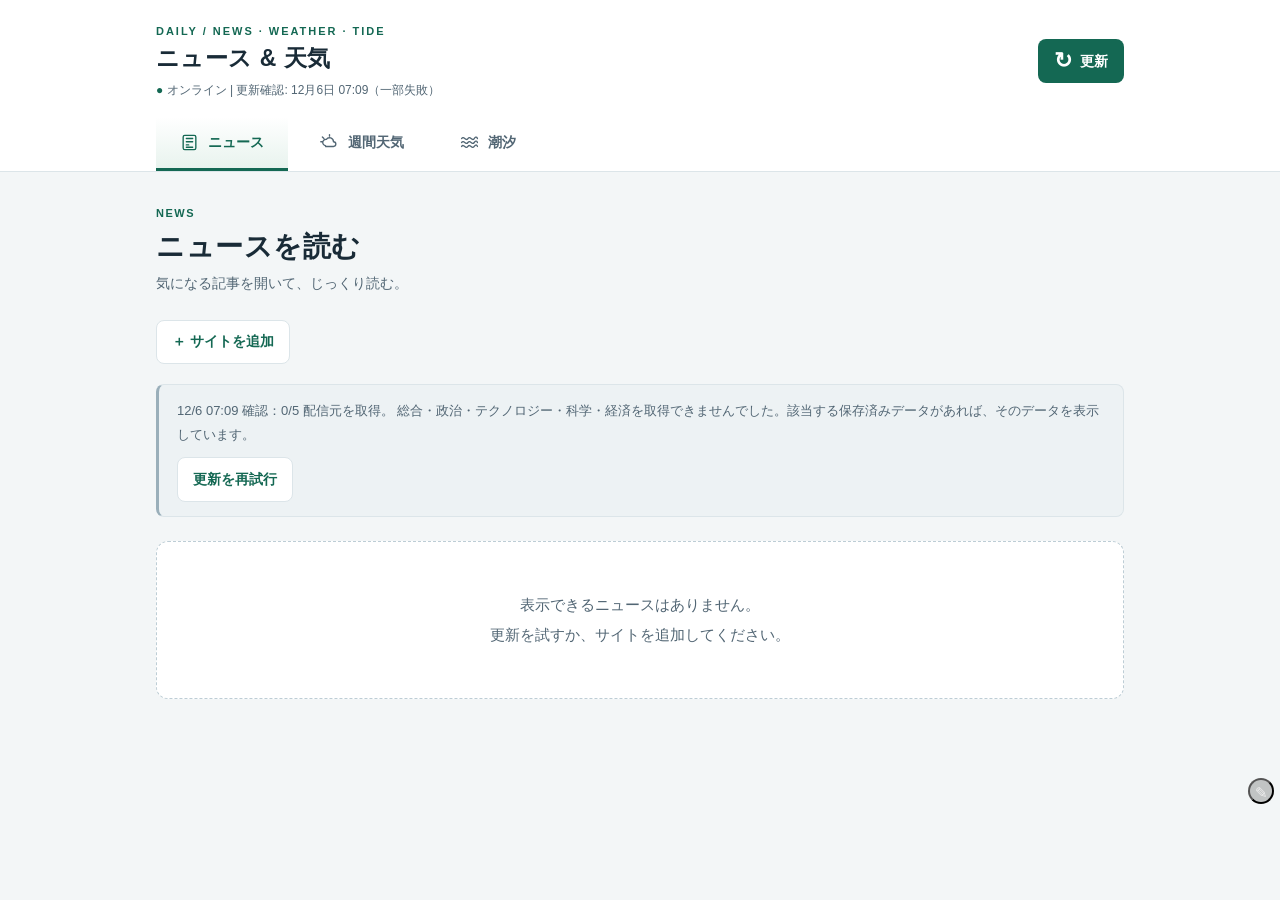
==== commit 650c30bc: "Keep spacing below feed controls in redesigned news view" ====
--- a/index.html
+++ b/index.html
@@ -35,7 +35,7 @@
 .panel-intro .eyebrow { font-size:11px; color:var(--accent); font-weight:750; letter-spacing:.14em; margin-bottom:5px; }
 .panel-intro h2 { font-size:28px; line-height:1.4; letter-spacing:.02em; }
 .panel-intro p { font-size:14px; color:var(--muted); margin-top:6px; }
-.news-tools { margin-bottom:20px; }
+#news-tools { margin-bottom:20px; }
 .news-tools-row { display:flex; gap:8px; align-items:center; }
 .add-site-btn,.geo-btn,.text-action,.reader-back { border:1px solid var(--line); background:var(--paper); color:var(--accent); border-radius:8px; min-height:44px; padding:9px 15px; font-size:14px; font-weight:650; }
 .add-site-btn:hover,.geo-btn:hover,.text-action:hover,.reader-back:hover { background:var(--soft); border-color:var(--accent); }
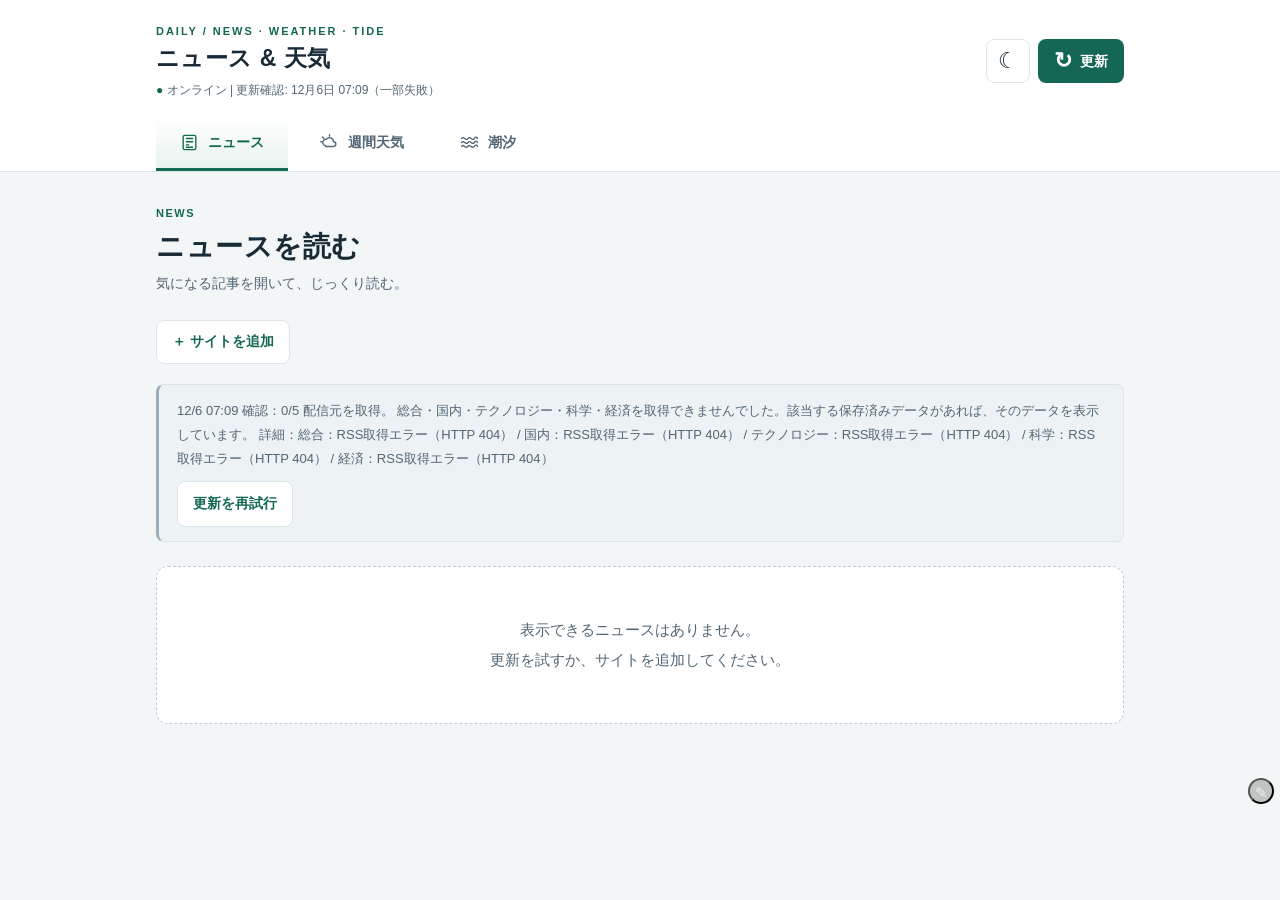
==== commit 1f90fe6c: "Restore news with RSS, add persistent dark mode and fix Tokachi forecasts" ====
--- a/index.html
+++ b/index.html
@@ -6,9 +6,36 @@
 <title>ニュース & 天気</title>
 <link rel="manifest" href="manifest.json">
 <meta name="theme-color" content="#146853">
+<script>
+// 描画前に設定を適用し、起動時の白い画面を抑える。
+try {
+  const saved = localStorage.getItem('news-theme');
+  document.documentElement.dataset.theme = saved === 'dark' || saved === 'light'
+    ? saved : (matchMedia('(prefers-color-scheme: dark)').matches ? 'dark' : 'light');
+} catch (_) { document.documentElement.dataset.theme = 'light'; }
+</script>
 <style>
 /* Reading-first interface. Data, storage and interaction logic remain in app.js. */
 :root { --ink:#192b37; --muted:#526674; --paper:#fff; --canvas:#f3f6f7; --line:#dce5e9; --accent:#146853; --soft:#e8f3ee; --blue:#165d89; --chrome-height:150px; }
+html { color-scheme:light; }
+html[data-theme="dark"] { color-scheme:dark; --ink:#e3edf3; --muted:#adbeca; --paper:#18232d; --canvas:#101820; --line:#354653; --accent:#86d9b9; --soft:#203d35; --blue:#8ecbf0; }
+.header-actions { display:flex; align-items:center; gap:8px; flex-shrink:0; }
+.theme-toggle { min-width:44px; min-height:44px; border:1px solid var(--line); border-radius:8px; background:var(--paper); color:var(--ink); font-size:22px; cursor:pointer; }
+html[data-theme="dark"] .btn-refresh,html[data-theme="dark"] .sf-add { color:#10251c; }
+html[data-theme="dark"] .data-state,html[data-theme="dark"] .notice { background:#202f3a; }
+html[data-theme="dark"] .cat-header .count,html[data-theme="dark"] .area-count { background:#283946; }
+html[data-theme="dark"] .news-header:hover { background:var(--soft); }
+html[data-theme="dark"] .reader-bar { background:var(--paper); }
+html[data-theme="dark"] .hi,html[data-theme="dark"] .hourly-temp,html[data-theme="dark"] .day-name.sun { color:#ff9f8c; }
+html[data-theme="dark"] .form-error { color:#ff9f8c; }
+html[data-theme="dark"] .feed-del:hover { color:#ffb5ac; background:#512c2c; }
+html[data-theme="dark"] .warn-special { background:#4e2334; color:#ffb0c9; }
+html[data-theme="dark"] .warn-warning { background:#4b3021; color:#ffc08a; }
+html[data-theme="dark"] .warn-advisory { background:#413b20; color:#f3da7f; }
+html[data-theme="dark"] .tide-k.high { background:#203e51; }
+html[data-theme="dark"] .tide-k.low { background:#44351f; color:#f5ce8b; }
+html[data-theme="dark"] .tide-spark { background:repeating-linear-gradient(to top,transparent 0,transparent 24px,var(--line) 24px,var(--line) 25px); }
+@media (max-width:380px) { header { flex-wrap:wrap; } .header-actions { margin-left:auto; } }
 * { margin:0; padding:0; box-sizing:border-box; }
 body { font-family:-apple-system,BlinkMacSystemFont,'Hiragino Sans','Noto Sans JP',Meiryo,sans-serif; background:var(--canvas); color:var(--ink); min-height:100vh; line-height:1.65; padding-bottom:64px; }
 button,input,textarea { font:inherit; }
@@ -233,7 +260,8 @@
 <header>
   <div class="brand"><div class="brand-kicker">DAILY / NEWS · WEATHER · TIDE</div><h1>ニュース & 天気</h1>
   <div class="status" id="status">確認中...</div></div>
-  <button class="btn-refresh" id="btn-refresh" title="更新" aria-label="ニュースと天気を更新"><span class="refresh-icon" aria-hidden="true">↻</span><span>更新</span></button>
+  <div class="header-actions"><button class="theme-toggle" id="theme-toggle" type="button" aria-label="ダークモード切り替え" aria-pressed="false">☾</button>
+  <button class="btn-refresh" id="btn-refresh" title="更新" aria-label="ニュースと天気を更新"><span class="refresh-icon" aria-hidden="true">↻</span><span>更新</span></button></div>
 </header>
 <div class="tabs" role="tablist" aria-label="表示する情報">
   <button id="tab-news" class="tab active" role="tab" aria-selected="true" aria-controls="panel-news" data-panel="news"><svg aria-hidden="true" viewBox="0 0 24 24" fill="none" stroke="currentColor" stroke-width="1.7" stroke-linecap="round" stroke-linejoin="round"><rect x="4" y="3" width="16" height="18" rx="2"/><path d="M8 7h8M8 11h8M8 15h3M8 18h8"/></svg>ニュース</button>
@@ -281,6 +309,36 @@
   <div class="reader-content"></div>
 </div>
 
+<script>
+(() => {
+  const root = document.documentElement;
+  const button = document.getElementById('theme-toggle');
+  const media = matchMedia('(prefers-color-scheme: dark)');
+  const apply = theme => {
+    root.dataset.theme = theme;
+    const dark = theme === 'dark';
+    button.textContent = dark ? '☀' : '☾';
+    button.setAttribute('aria-pressed', String(dark));
+    button.setAttribute('aria-label', dark ? 'ライトモードに切り替え' : 'ダークモードに切り替え');
+    button.title = button.getAttribute('aria-label');
+    document.querySelector('meta[name="theme-color"]').content = dark ? '#18232d' : '#146853';
+  };
+  apply(root.dataset.theme || 'light');
+  button.addEventListener('click', () => {
+    const theme = root.dataset.theme === 'dark' ? 'light' : 'dark';
+    apply(theme);
+    try { localStorage.setItem('news-theme', theme); } catch (_) {}
+  });
+  media.addEventListener('change', event => {
+    try { if (localStorage.getItem('news-theme')) return; } catch (_) {}
+    apply(event.matches ? 'dark' : 'light');
+  });
+  window.addEventListener('storage', event => {
+    if (event.key === 'news-theme') apply(event.newValue === 'dark' || event.newValue === 'light'
+      ? event.newValue : (media.matches ? 'dark' : 'light'));
+  });
+})();
+</script>
 <script src="readability.js"></script>
 <script src="app.js"></script>
 <script src="debug-note.js" data-app="news-pwa"></script>
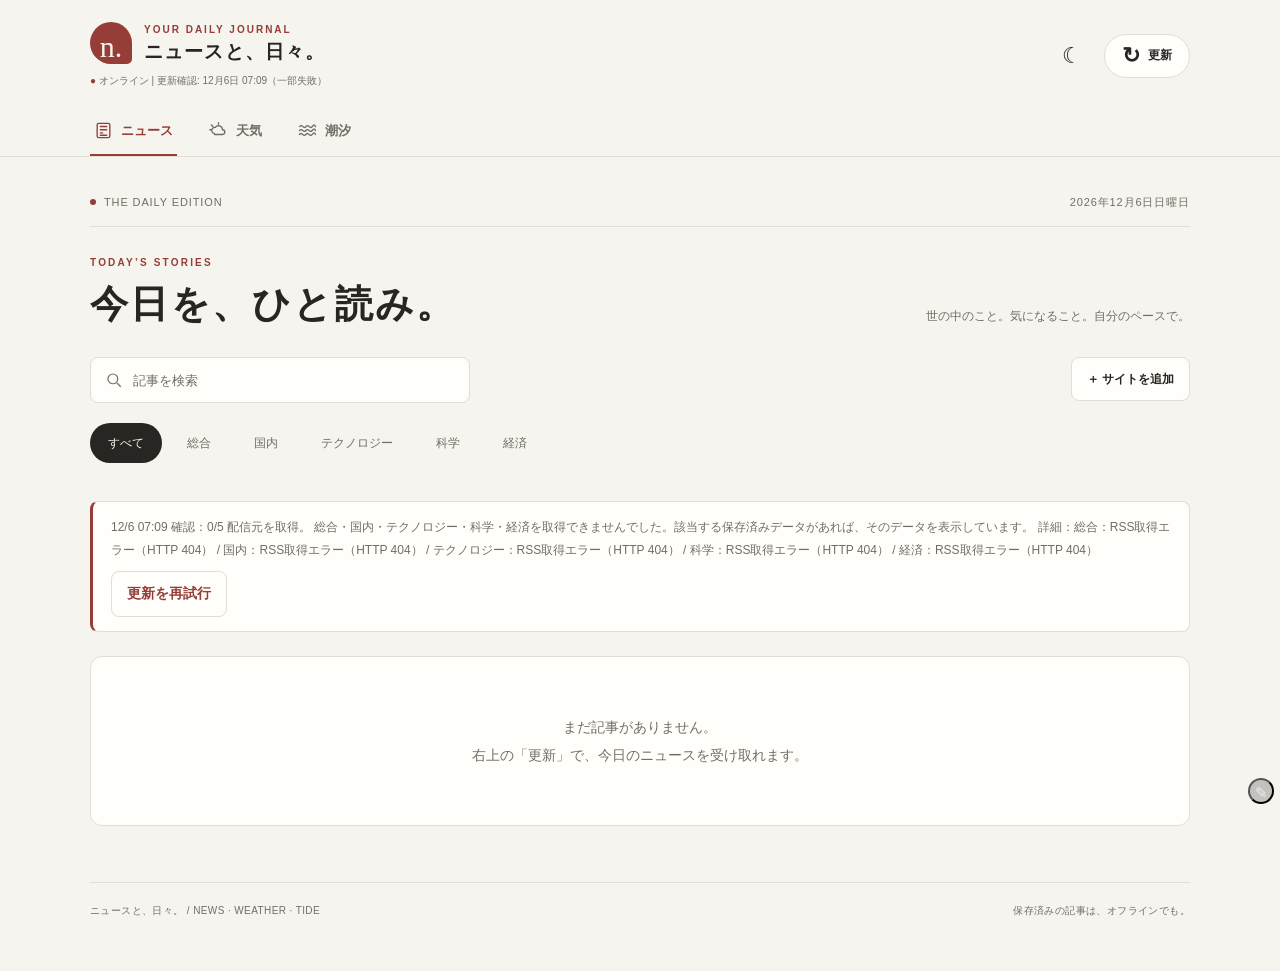
==== commit c06d3235: "Redesign news PWA with editorial layout and category search" ====
--- a/index.html
+++ b/index.html
@@ -2,10 +2,10 @@
 <html lang="ja">
 <head>
 <meta charset="UTF-8">
-<meta name="viewport" content="width=device-width, initial-scale=1.0">
+<meta name="viewport" content="width=device-width, initial-scale=1.0, viewport-fit=cover">
 <title>ニュース & 天気</title>
 <link rel="manifest" href="manifest.json">
-<meta name="theme-color" content="#146853">
+<meta name="theme-color" content="#963d38">
 <script>
 // 描画前に設定を適用し、起動時の白い画面を抑える。
 try {
@@ -14,274 +14,42 @@
     ? saved : (matchMedia('(prefers-color-scheme: dark)').matches ? 'dark' : 'light');
 } catch (_) { document.documentElement.dataset.theme = 'light'; }
 </script>
-<style>
-/* Reading-first interface. Data, storage and interaction logic remain in app.js. */
-:root { --ink:#192b37; --muted:#526674; --paper:#fff; --canvas:#f3f6f7; --line:#dce5e9; --accent:#146853; --soft:#e8f3ee; --blue:#165d89; --chrome-height:150px; }
-html { color-scheme:light; }
-html[data-theme="dark"] { color-scheme:dark; --ink:#e3edf3; --muted:#adbeca; --paper:#18232d; --canvas:#101820; --line:#354653; --accent:#86d9b9; --soft:#203d35; --blue:#8ecbf0; }
-.header-actions { display:flex; align-items:center; gap:8px; flex-shrink:0; }
-.theme-toggle { min-width:44px; min-height:44px; border:1px solid var(--line); border-radius:8px; background:var(--paper); color:var(--ink); font-size:22px; cursor:pointer; }
-html[data-theme="dark"] .btn-refresh,html[data-theme="dark"] .sf-add { color:#10251c; }
-html[data-theme="dark"] .data-state,html[data-theme="dark"] .notice { background:#202f3a; }
-html[data-theme="dark"] .cat-header .count,html[data-theme="dark"] .area-count { background:#283946; }
-html[data-theme="dark"] .news-header:hover { background:var(--soft); }
-html[data-theme="dark"] .reader-bar { background:var(--paper); }
-html[data-theme="dark"] .hi,html[data-theme="dark"] .hourly-temp,html[data-theme="dark"] .day-name.sun { color:#ff9f8c; }
-html[data-theme="dark"] .form-error { color:#ff9f8c; }
-html[data-theme="dark"] .feed-del:hover { color:#ffb5ac; background:#512c2c; }
-html[data-theme="dark"] .warn-special { background:#4e2334; color:#ffb0c9; }
-html[data-theme="dark"] .warn-warning { background:#4b3021; color:#ffc08a; }
-html[data-theme="dark"] .warn-advisory { background:#413b20; color:#f3da7f; }
-html[data-theme="dark"] .tide-k.high { background:#203e51; }
-html[data-theme="dark"] .tide-k.low { background:#44351f; color:#f5ce8b; }
-html[data-theme="dark"] .tide-spark { background:repeating-linear-gradient(to top,transparent 0,transparent 24px,var(--line) 24px,var(--line) 25px); }
-@media (max-width:380px) { header { flex-wrap:wrap; } .header-actions { margin-left:auto; } }
-* { margin:0; padding:0; box-sizing:border-box; }
-body { font-family:-apple-system,BlinkMacSystemFont,'Hiragino Sans','Noto Sans JP',Meiryo,sans-serif; background:var(--canvas); color:var(--ink); min-height:100vh; line-height:1.65; padding-bottom:64px; }
-button,input,textarea { font:inherit; }
-button { cursor:pointer; }
-a { color:var(--accent); }
-[hidden] { display:none !important; }
-.sr-only { position:absolute; width:1px; height:1px; padding:0; margin:-1px; overflow:hidden; clip-path:inset(50%); white-space:nowrap; }
-.app-chrome { position:sticky; top:0; z-index:100; background:var(--paper); border-bottom:1px solid var(--line); }
-header { max-width:1024px; margin:auto; padding:22px 28px 16px; display:flex; align-items:center; justify-content:space-between; gap:16px; }
-.brand-kicker { font-size:11px; font-weight:750; letter-spacing:.18em; color:var(--accent); margin-bottom:3px; }
-header h1 { font-size:23px; line-height:1.35; letter-spacing:.02em; }
-.status { color:var(--muted); font-size:12px; margin-top:7px; }
-.status.online::before { content:'● '; color:var(--accent); }
-.status.offline::before { content:'● '; color:#a25111; }
-.tabs { max-width:1024px; margin:auto; display:flex; gap:8px; padding:0 28px; }
-.tab { display:flex; justify-content:center; align-items:center; gap:9px; border:0; border-bottom:3px solid transparent; background:transparent; color:var(--muted); padding:14px 24px; font-size:14px; font-weight:700; min-height:52px; transition:background .15s; }
-.tab svg { width:19px; height:19px; flex-shrink:0; }
-.tab.active { color:var(--accent); border-bottom-color:var(--accent); background:linear-gradient(0deg,var(--soft),transparent); }
-.tab:hover { background:var(--soft); }
-.content { max-width:1024px; margin:0 auto; padding:32px 28px; }
-#panel-news,#panel-weather,#panel-tide { display:none; }
-#panel-news.active,#panel-weather.active,#panel-tide.active { display:block; }
-.panel-intro { margin-bottom:24px; }
-.panel-intro .eyebrow { font-size:11px; color:var(--accent); font-weight:750; letter-spacing:.14em; margin-bottom:5px; }
-.panel-intro h2 { font-size:28px; line-height:1.4; letter-spacing:.02em; }
-.panel-intro p { font-size:14px; color:var(--muted); margin-top:6px; }
-#news-tools { margin-bottom:20px; }
-.news-tools-row { display:flex; gap:8px; align-items:center; }
-.add-site-btn,.geo-btn,.text-action,.reader-back { border:1px solid var(--line); background:var(--paper); color:var(--accent); border-radius:8px; min-height:44px; padding:9px 15px; font-size:14px; font-weight:650; }
-.add-site-btn:hover,.geo-btn:hover,.text-action:hover,.reader-back:hover { background:var(--soft); border-color:var(--accent); }
-.feed-chips { display:flex; flex-wrap:wrap; gap:8px; margin-top:12px; }
-.feed-chip { display:inline-flex; align-items:center; gap:8px; border:1px solid var(--line); background:var(--paper); border-radius:24px; padding:4px 5px 4px 14px; color:var(--muted); font-size:13px; }
-.feed-del { width:32px; height:32px; border:0; border-radius:50%; background:var(--canvas); color:var(--muted); }
-.feed-del:hover { color:#ad3030; background:#fff0ef; }
-.site-form { display:none; margin-top:14px; max-width:620px; padding:24px; background:var(--paper); border:1px solid var(--line); border-radius:12px; }
-.site-form.open { display:block; }
-.site-form label { display:block; font-size:14px; font-weight:650; margin:12px 0 6px; }
-.site-form input { width:100%; padding:12px; min-height:48px; border:1px solid #a7bac4; border-radius:7px; background:var(--paper); color:var(--ink); font-size:16px; margin-bottom:6px; }
-.site-form .sf-hint { font-size:13px; color:var(--muted); line-height:1.8; }
-.site-form-row { display:flex; gap:10px; margin-top:12px; }
-.site-form button { border:1px solid var(--line); border-radius:7px; min-height:44px; padding:9px 20px; font-weight:650; }
-.sf-add { background:var(--accent); color:white; }
-.sf-cancel { background:var(--canvas); color:var(--muted); }
-.form-error { color:#a33124; font-size:14px; }
-.data-state,.notice { padding:14px 18px; border:1px solid var(--line); border-left:3px solid #9aafba; border-radius:8px; background:#edf2f4; color:var(--muted); font-size:13px; line-height:1.85; margin-bottom:24px; overflow-wrap:anywhere; }
-.data-state:empty { display:none; }
-.data-state .text-action { display:block; margin-top:10px; }
-.notice { max-width:968px; margin:16px auto; }
-#progress { color:var(--accent); background:var(--soft); text-align:center; padding:10px 20px; font-size:13px; }
-.empty,.tide-empty { background:var(--paper); border:1px dashed #bdcdd5; border-radius:12px; padding:48px 24px; text-align:center; color:var(--muted); font-size:15px; line-height:2; }
-.tide-empty .geo-btn { margin-top:18px; }
-.news-category { margin-bottom:32px; }
-.cat-header { display:flex; align-items:center; gap:12px; padding-bottom:12px; margin-bottom:0; border-bottom:2px solid var(--ink); }
-.cat-header h2 { font-size:18px; font-weight:750; }
-.cat-header .count,.area-count { color:var(--muted); background:#eaf0f3; font-size:12px; padding:2px 9px; border-radius:20px; white-space:nowrap; }
-.news-item { background:var(--paper); border-bottom:1px solid var(--line); }
-.news-item:first-of-type { border-radius:10px 10px 0 0; }
-.news-item:last-child { border-radius:0 0 10px 10px; }
-.news-header { display:flex; width:100%; gap:24px; align-items:center; padding:23px 22px; text-align:left; border:0; background:transparent; color:inherit; }
-.news-header:hover { background:#edf5f1; }
-.news-main { flex:1; min-width:0; }
-.news-title { display:block; font-size:18px; font-weight:650; line-height:1.8; margin-bottom:10px; overflow-wrap:anywhere; }
-.news-item .meta { display:block; color:var(--muted); font-size:12px; line-height:1.7; }
-.news-thumb { width:112px; height:84px; flex-shrink:0; object-fit:cover; border-radius:7px; background:var(--canvas); }
-.offline-badge { margin-left:8px; font-size:12px; }
-.news-body { display:none; padding:0 22px 22px; }
-.news-item.open .news-body { display:block; }
-.news-body p { font-size:15px; line-height:1.9; color:var(--muted); }
-.read-more { display:inline-block; margin-top:18px; padding:10px 0; font-size:14px; font-weight:650; text-underline-offset:4px; }
-.reader { position:fixed; inset:0; background:var(--paper); z-index:200; overflow-y:auto; overscroll-behavior:contain; transform:translateX(100%); }
-.reader.open { transform:translateX(0); }
-.reader-bar { position:sticky; top:0; z-index:1; background:rgba(255,255,255,.97); border-bottom:1px solid var(--line); padding:12px max(20px,calc((100vw - 760px)/2)); }
-.reader-content { max-width:760px; margin:auto; padding:36px 28px 80px; overflow-wrap:anywhere; }
-.reader-title { font-size:28px; line-height:1.7; font-weight:750; margin-bottom:16px; }
-.reader-meta { color:var(--muted); font-size:13px; border-bottom:1px solid var(--line); padding-bottom:22px; margin-bottom:28px; }
-.reader-text { font-size:17px; line-height:2.1; }
-.reader-text p { color:var(--ink); margin-bottom:24px; }
-.reader-text img { max-width:100%; height:auto; }
-.reader-text .reader-note { font-size:14px; background:var(--soft); color:var(--accent); border-radius:8px; padding:14px; }
-.reader-hero { width:100%; max-height:360px; object-fit:cover; border-radius:10px; margin-bottom:24px; }
-.geo-card { background:var(--paper); border:1px solid var(--line); border-radius:12px; padding:24px; margin-bottom:24px; }
-.geo-empty,.geo-head { display:flex; justify-content:space-between; gap:16px; align-items:center; font-size:14px; color:var(--muted); }
-.geo-head { margin-bottom:20px; }
-.geo-name,.point-name,.sub-name { color:var(--blue); font-size:16px; font-weight:700; }
-.geo-refresh { width:44px; height:44px; border:1px solid var(--line); border-radius:50%; background:var(--canvas); color:var(--accent); font-size:22px; }
-.geo-now { display:flex; align-items:center; gap:18px; margin-bottom:24px; }
-.geo-icon { font-size:48px; }
-.geo-temp { font-size:48px; font-weight:700; line-height:1; }
-.geo-detail { font-size:13px; color:var(--muted); line-height:1.8; }
-.geo-detail div:first-child { color:var(--ink); font-size:16px; font-weight:650; }
-.geo-updated,.data-date { color:var(--muted); font-size:12px; line-height:1.8; margin:12px 0; }
-.geo-updated { text-align:right; }
-.weather-area { margin-bottom:12px; background:var(--paper); border:1px solid var(--line); border-radius:10px; overflow:hidden; }
-.area-header { display:flex; width:100%; align-items:center; gap:12px; min-height:62px; padding:16px 20px; border:0; background:var(--paper); color:var(--ink); text-align:left; }
-.area-header:hover { background:var(--soft); }
-.area-title { flex:1; font-size:16px; font-weight:700; }
-.area-arrow { font-size:10px; color:var(--accent); transition:transform .15s; }
-.weather-area.open .area-arrow { transform:rotate(90deg); }
-.weather-area.open>.area-header { background:var(--soft); }
-.area-body { display:none; padding:12px; }
-.weather-area.open>.area-body { display:block; }
-.weather-pref { margin-bottom:8px; border:1px solid var(--line); border-radius:8px; overflow:hidden; }
-.pref-header { display:flex; width:100%; align-items:center; justify-content:space-between; gap:12px; min-height:52px; padding:12px 16px; background:var(--paper); color:var(--ink); border:0; text-align:left; font-size:15px; font-weight:650; }
-.pref-header[aria-expanded='true'] { background:var(--canvas); }
-.pref-summary { color:var(--muted); font-size:13px; font-weight:400; }
-.pref-body { display:none; padding:4px 18px 20px; }
-.weather-pref.open>.pref-body { display:block; }
-.sub-area { background:var(--canvas); border-radius:8px; padding:16px; margin:16px 0; }
-.sub-name { margin-bottom:10px; }
-.today-item { padding:4px 0; font-size:14px; line-height:1.8; }
-.today-label,.pt-name { color:var(--muted); margin-right:8px; }
-.temp-row { display:flex; flex-wrap:wrap; gap:12px; }
-.temp-pt { font-size:14px; }
-.hi,.hourly-temp { color:#b5412e; }
-.lo { color:var(--blue); }
-.week-area-name,.point-noweek,.point-now { font-size:13px; color:var(--muted); }
-.point-now { display:block; font-weight:400; margin-top:4px; }
-.point-week { margin:24px 0 8px; }
-.point-name { margin-bottom:12px; }
-.week-grid { display:grid; grid-template-columns:repeat(auto-fit,minmax(108px,1fr)); gap:8px; }
-.day-card { background:var(--canvas); border:1px solid var(--line); border-radius:8px; padding:14px 8px; text-align:center; }
-.day-name { color:var(--ink); font-size:13px; font-weight:650; }
-.day-name.sat { color:var(--blue); }
-.day-name.sun { color:#b5412e; }
-.weather-icon { font-size:28px; margin:8px 0; }
-.weather-text { color:var(--muted); font-size:12px; margin-bottom:8px; }
-.day-card .temp { font-size:12px; }
-.day-card .temp span { display:block; }
-.pop { font-size:13px; color:var(--blue); margin-top:6px; }
-.hourly-pops { margin:20px 0; }
-.hourly-label { color:var(--muted); font-size:13px; margin-bottom:12px; }
-.hourly-bar { display:grid; grid-template-columns:repeat(auto-fit,minmax(48px,1fr)); gap:8px; }
-.hourly-cell { display:flex; flex-direction:column; align-items:center; justify-content:flex-end; min-height:114px; padding:8px 4px; background:var(--canvas); border-radius:6px; }
-.hourly-time { color:var(--muted); font-size:12px; margin-bottom:8px; }
-.hourly-gauge { width:65%; min-height:2px; max-height:36px; border-radius:3px 3px 0 0; }
-.hourly-val,.hourly-mm,.hourly-temp { font-size:12px; margin-top:4px; }
-.hourly-val { color:var(--ink); }
-.hourly-mm { color:var(--blue); min-height:1em; }
-.warn-headline { padding:14px; font-size:14px; border-left:4px solid; border-radius:6px; margin-bottom:16px; }
-.warn-badges { display:flex; flex-wrap:wrap; gap:6px; margin:8px 0; }
-.warn-badge { font-size:12px; font-weight:650; border-radius:5px; padding:4px 8px; }
-.warn-special { background:#fbe7ed; color:#9b153b; border-color:#9b153b; }
-.warn-warning { background:#fff0e4; color:#944000; border-color:#944000; }
-.warn-advisory { background:#fff6d7; color:#705800; border-color:#a17b00; }
-.tide-page-stn { font-size:16px; color:var(--muted); padding:18px 20px; background:var(--soft); border-radius:8px; margin-bottom:24px; }
-.tide-page-stn b { color:var(--accent); }
-.tide-day { margin-bottom:24px; }
-.tide-day-head { font-size:18px; font-weight:700; margin-bottom:10px; }
-.tide-day-dow { font-size:13px; color:var(--muted); margin-left:10px; font-weight:400; }
-.tide-card { background:var(--paper); border:1px solid var(--line); border-radius:10px; padding:22px; margin:12px 0; }
-.tide-head { color:var(--blue); font-size:16px; font-weight:700; margin-bottom:14px; }
-.tide-stn { color:var(--muted); font-size:13px; font-weight:400; margin-left:8px; }
-.tide-rows { display:flex; flex-direction:column; gap:12px; }
-.tide-row { display:flex; align-items:center; flex-wrap:wrap; gap:12px; }
-.tide-k { font-size:12px; font-weight:700; border-radius:5px; padding:4px 10px; white-space:nowrap; }
-.tide-k.high { color:var(--blue); background:#e8f2f9; }
-.tide-k.low { color:#915400; background:#fff1de; }
-.tide-ev { font-size:15px; color:var(--muted); }
-.tide-ev b { color:var(--ink); font-variant-numeric:tabular-nums; }
-.tide-none { color:var(--muted); }
-.tide-spark { position:relative; display:flex; align-items:flex-end; gap:3px; height:100px; margin:32px 0 8px; border-bottom:1px solid #97b3c3; background:repeating-linear-gradient(to top,transparent 0,transparent 24px,#edf2f4 24px,#edf2f4 25px); }
-.tide-bar { flex:1; min-height:2px; background:#3b83a0; border-radius:3px 3px 0 0; }
-.tide-bar.now { position:relative; background:var(--accent); }
-.tide-bar.now::before { content:'現在'; position:absolute; bottom:100%; left:50%; transform:translateX(-50%); color:var(--accent); font-size:12px; white-space:nowrap; }
-.tide-axis { display:flex; justify-content:space-between; color:var(--muted); font-size:12px; }
-.tide-data summary { padding:14px 0 0; cursor:pointer; color:var(--blue); font-size:13px; }
-.tide-data table { width:100%; border-collapse:collapse; font-size:14px; margin-top:12px; }
-.tide-data caption { text-align:left; color:var(--muted); font-size:12px; padding-bottom:8px; }
-.tide-data th,.tide-data td { text-align:left; padding:8px; border-bottom:1px solid var(--line); }
-.tide-data tr.current { background:var(--soft); }
-.tide-data tr.current th::after { content:'（現在の時間帯）'; font-size:12px; }
-.tide-browser-head { font-size:16px; font-weight:700; padding-top:24px; margin:28px 0 14px; border-top:1px solid var(--line); }
-.tide-stn-grid { display:grid; grid-template-columns:repeat(auto-fill,minmax(100px,1fr)); gap:8px; }
-.tide-stn-btn { border:1px solid var(--line); border-radius:7px; background:var(--paper); color:var(--blue); padding:12px 8px; min-height:48px; font-size:14px; overflow-wrap:anywhere; }
-.tide-stn-btn:hover,.tide-stn-btn:active { background:var(--soft); border-color:var(--accent); }
-.btn-refresh { flex-shrink:0; display:flex; align-items:center; justify-content:center; gap:8px; min-height:44px; padding:10px 16px; border:0; border-radius:8px; background:var(--accent); color:white; font-size:14px; font-weight:650; }
-.refresh-icon { display:inline-block; font-size:22px; line-height:1; }
-.btn-refresh.loading .refresh-icon { animation:spin 1s linear infinite; }
-@keyframes spin { to { transform:rotate(360deg); } }
-button:disabled { opacity:.65; cursor:wait; }
-button:focus-visible,a:focus-visible,input:focus-visible,summary:focus-visible,textarea:focus-visible { outline:3px solid #278bb5; outline-offset:3px; }
-#tide-detail,.weather-pref,.news-item { scroll-margin-top:calc(var(--chrome-height) + 16px); }
-@media (max-width:600px) {
- header { padding:16px 18px 12px; gap:10px; align-items:flex-start; }
- header h1 { font-size:20px; }
- .brand-kicker { font-size:10px; }
- .status { font-size:11px; max-width:220px; }
- .btn-refresh { padding:9px 12px; margin-top:5px; }
- .tabs { padding:0 12px; gap:4px; }
- .tab { flex:1; padding:13px 6px; font-size:13px; gap:6px; }
- .tab svg { width:17px; height:17px; }
- .content { padding:24px 16px; }
- .panel-intro { margin-bottom:20px; }
- .panel-intro h2 { font-size:24px; }
- .panel-intro p { font-size:13px; }
- .news-header { padding:18px 14px; gap:14px; align-items:flex-start; }
- .news-title { font-size:16px; line-height:1.8; margin-bottom:8px; }
- .news-thumb { width:80px; height:80px; }
- .news-item .meta { font-size:12px; }
- .data-state { padding:12px 14px; }
- .geo-card,.tide-card { padding:18px 14px; }
- .geo-empty { flex-wrap:wrap; }
- .geo-temp { font-size:40px; }
- .geo-icon { font-size:36px; }
- .geo-now { gap:12px; flex-wrap:wrap; }
- .area-header { padding:15px; }
- .area-body { padding:8px; }
- .pref-body { padding:4px 12px 16px; }
- .pref-header { flex-wrap:wrap; padding:12px; }
- .week-grid { grid-template-columns:repeat(auto-fit,minmax(104px,1fr)); }
- .site-form { padding:18px; }
- .reader-content { padding:24px 20px 64px; }
- .reader-title { font-size:23px; }
- .reader-text { font-size:16px; line-height:2; }
- .notice { margin:12px 16px; }
-}
-@media (prefers-reduced-motion:reduce) { *,*::before,*::after { animation:none !important; transition:none !important; scroll-behavior:auto !important; } }
-</style>
+<link rel="stylesheet" href="styles.css">
 </head>
 <body>
+<a class="skip-link" href="#main-content">本文へスキップ</a>
 <div class="app-chrome">
 <header>
-  <div class="brand"><div class="brand-kicker">DAILY / NEWS · WEATHER · TIDE</div><h1>ニュース & 天気</h1>
+  <div class="brand"><span class="brand-mark" aria-hidden="true">n.</span><div class="brand-kicker">YOUR DAILY JOURNAL</div><h1>ニュースと、日々。</h1>
   <div class="status" id="status">確認中...</div></div>
   <div class="header-actions"><button class="theme-toggle" id="theme-toggle" type="button" aria-label="ダークモード切り替え" aria-pressed="false">☾</button>
   <button class="btn-refresh" id="btn-refresh" title="更新" aria-label="ニュースと天気を更新"><span class="refresh-icon" aria-hidden="true">↻</span><span>更新</span></button></div>
 </header>
 <div class="tabs" role="tablist" aria-label="表示する情報">
   <button id="tab-news" class="tab active" role="tab" aria-selected="true" aria-controls="panel-news" data-panel="news"><svg aria-hidden="true" viewBox="0 0 24 24" fill="none" stroke="currentColor" stroke-width="1.7" stroke-linecap="round" stroke-linejoin="round"><rect x="4" y="3" width="16" height="18" rx="2"/><path d="M8 7h8M8 11h8M8 15h3M8 18h8"/></svg>ニュース</button>
-  <button id="tab-weather" class="tab" role="tab" aria-selected="false" aria-controls="panel-weather" tabindex="-1" data-panel="weather"><svg aria-hidden="true" viewBox="0 0 24 24" fill="none" stroke="currentColor" stroke-width="1.7" stroke-linecap="round" stroke-linejoin="round"><path d="M7 16a4 4 0 1 1 1-8 5 5 0 0 1 9 3 3 3 0 0 1 0 6H7zM12 2v2M3 5l2 2M1 11h2"/></svg>週間天気</button>
+  <button id="tab-weather" class="tab" role="tab" aria-selected="false" aria-controls="panel-weather" tabindex="-1" data-panel="weather"><svg aria-hidden="true" viewBox="0 0 24 24" fill="none" stroke="currentColor" stroke-width="1.7" stroke-linecap="round" stroke-linejoin="round"><path d="M7 16a4 4 0 1 1 1-8 5 5 0 0 1 9 3 3 3 0 0 1 0 6H7zM12 2v2M3 5l2 2M1 11h2"/></svg>天気</button>
   <button id="tab-tide" class="tab" role="tab" aria-selected="false" aria-controls="panel-tide" tabindex="-1" data-panel="tide"><svg aria-hidden="true" viewBox="0 0 24 24" fill="none" stroke="currentColor" stroke-width="1.7" stroke-linecap="round" stroke-linejoin="round"><path d="M2 7c3-4 5 4 8 0s5 4 8 0 4 0 4 0M2 12c3-4 5 4 8 0s5 4 8 0 4 0 4 0M2 17c3-4 5 4 8 0s5 4 8 0 4 0 4 0"/></svg>潮汐</button>
 </div>
 </div>
 <div id="progress" role="status" aria-live="polite" style="display:none;"></div>
 <div id="notice" class="notice" role="status" aria-live="polite" hidden></div>
-<div class="content">
+<main class="content" id="main-content" tabindex="-1">
+  <div class="edition-line"><span class="edition-label">THE DAILY EDITION</span><time id="edition-date"></time></div>
   <div id="panel-news" class="active" role="tabpanel" aria-labelledby="tab-news">
-    <div class="panel-intro"><div class="eyebrow">NEWS</div><h2>ニュースを読む</h2><p>気になる記事を開いて、じっくり読む。</p></div>
-    <div id="news-tools"></div>
+    <div class="panel-intro"><div class="eyebrow">TODAY’S STORIES</div><h2>今日を、ひと読み。</h2><p>世の中のこと。気になること。自分のペースで。</p></div>
+    <div class="news-workspace">
+      <label class="news-search"><svg aria-hidden="true" viewBox="0 0 24 24" fill="none" stroke="currentColor" stroke-width="1.6"><circle cx="10.5" cy="10.5" r="6.5"/><path d="m16 16 5 5"/></svg><span class="sr-only">記事を検索</span><input id="news-search" type="search" placeholder="記事を検索" autocomplete="off"></label>
+      <div id="news-tools"></div>
+    </div>
+    <div id="news-filters" role="group" aria-label="ニュースのカテゴリ"></div>
+    <p id="news-summary" class="news-summary" role="status" aria-live="polite"></p>
     <div id="news-state" class="data-state" role="status" aria-live="polite"></div>
     <div id="news-list">
       <div class="empty">データなし — 更新ボタンを押してください</div>
     </div>
   </div>
   <div id="panel-weather" role="tabpanel" aria-labelledby="tab-weather" hidden>
-    <div class="panel-intro"><div class="eyebrow">WEATHER</div><h2>空模様を確かめる</h2><p>現在地や地域を選んで、今日から一週間の予報を。</p></div>
+    <div class="panel-intro"><div class="eyebrow">WEATHER</div><h2>今日の空、この先の空。</h2><p>現在地や地域を選んで、今日から一週間の予報を。</p></div>
     <div id="weather-state" class="data-state" role="status" aria-live="polite"></div>
     <div id="geo-weather"></div>
     <div id="jma-weather">
@@ -289,7 +57,7 @@
     </div>
   </div>
   <div id="panel-tide" role="tabpanel" aria-labelledby="tab-tide" hidden>
-    <div class="panel-intro"><div class="eyebrow">TIDE</div><h2>海の動きを知る</h2><p>観測点を選んで、満潮・干潮と時間ごとの潮位を。</p></div>
+    <div class="panel-intro"><div class="eyebrow">TIDE</div><h2>海のリズムを、知る。</h2><p>観測点を選んで、満潮・干潮と時間ごとの潮位を。</p></div>
     <div id="tide-page">
       <div id="tide-detail">
         <div class="tide-empty">現在地、または下の一覧から観測点を選ぶと潮汐を表示します
@@ -299,8 +67,8 @@
       <div id="tide-browser"></div>
     </div>
   </div>
-</div>
-
+</main>
+<footer class="app-footer"><span>ニュースと、日々。 / NEWS · WEATHER · TIDE</span><span>保存済みの記事は、オフラインでも。</span></footer>
 
 <div id="reader" class="reader" role="dialog" aria-modal="true" aria-labelledby="reader-heading" hidden inert>
   <div class="reader-bar">
@@ -311,6 +79,7 @@
 
 <script>
 (() => {
+  document.getElementById('edition-date').textContent = new Intl.DateTimeFormat('ja-JP', { year:'numeric', month:'long', day:'numeric', weekday:'long' }).format(new Date());
   const root = document.documentElement;
   const button = document.getElementById('theme-toggle');
   const media = matchMedia('(prefers-color-scheme: dark)');
@@ -321,7 +90,7 @@
     button.setAttribute('aria-pressed', String(dark));
     button.setAttribute('aria-label', dark ? 'ライトモードに切り替え' : 'ダークモードに切り替え');
     button.title = button.getAttribute('aria-label');
-    document.querySelector('meta[name="theme-color"]').content = dark ? '#18232d' : '#146853';
+    document.querySelector('meta[name="theme-color"]').content = dark ? '#252421' : '#963d38';
   };
   apply(root.dataset.theme || 'light');
   button.addEventListener('click', () => {
--- a/styles.css
+++ b/styles.css
@@ -0,0 +1,349 @@
+/* Reading-first interface. Data, storage and interaction logic remain in app.js. */
+:root { --ink:#292522; --muted:#736d65; --paper:#fffefa; --canvas:#f6f4ee; --line:#e2ded5; --accent:#963d38; --soft:#f2e7e1; --blue:#386879; --chrome-height:150px; }
+html { color-scheme:light; }
+html[data-theme="dark"] { color-scheme:dark; --ink:#eee9df; --muted:#b9b1a5; --paper:#252421; --canvas:#1c1b19; --line:#444038; --accent:#e8a39a; --soft:#3b2b28; --blue:#9fc9d7; }
+.header-actions { display:flex; align-items:center; gap:8px; flex-shrink:0; }
+.theme-toggle { min-width:44px; min-height:44px; border:1px solid var(--line); border-radius:8px; background:var(--paper); color:var(--ink); font-size:22px; cursor:pointer; }
+html[data-theme="dark"] .sf-add { color:var(--canvas); }
+html[data-theme="dark"] .data-state,html[data-theme="dark"] .notice { background:var(--paper); }
+html[data-theme="dark"] .cat-header .count,html[data-theme="dark"] .area-count { background:var(--canvas); }
+html[data-theme="dark"] .news-header:hover { background:var(--soft); }
+html[data-theme="dark"] .reader-bar { background:var(--paper); }
+html[data-theme="dark"] .hi,html[data-theme="dark"] .hourly-temp,html[data-theme="dark"] .day-name.sun { color:#ff9f8c; }
+html[data-theme="dark"] .form-error { color:#ff9f8c; }
+html[data-theme="dark"] .feed-del:hover { color:#ffb5ac; background:#512c2c; }
+html[data-theme="dark"] .warn-special { background:#4e2334; color:#ffb0c9; }
+html[data-theme="dark"] .warn-warning { background:#4b3021; color:#ffc08a; }
+html[data-theme="dark"] .warn-advisory { background:#413b20; color:#f3da7f; }
+html[data-theme="dark"] .tide-k.high { background:#203e51; }
+html[data-theme="dark"] .tide-k.low { background:#44351f; color:#f5ce8b; }
+html[data-theme="dark"] .tide-spark { background:repeating-linear-gradient(to top,transparent 0,transparent 24px,var(--line) 24px,var(--line) 25px); }
+@media (max-width:380px) { header { flex-wrap:wrap; } .header-actions { margin-left:auto; } }
+* { margin:0; padding:0; box-sizing:border-box; }
+body { font-family:-apple-system,BlinkMacSystemFont,'Hiragino Sans','Noto Sans JP',Meiryo,sans-serif; background:var(--canvas); color:var(--ink); min-height:100vh; line-height:1.65; padding-bottom:64px; }
+button,input,textarea { font:inherit; }
+button { cursor:pointer; }
+a { color:var(--accent); }
+[hidden] { display:none !important; }
+.sr-only { position:absolute; width:1px; height:1px; padding:0; margin:-1px; overflow:hidden; clip-path:inset(50%); white-space:nowrap; }
+.app-chrome { position:sticky; top:0; z-index:100; background:var(--paper); border-bottom:1px solid var(--line); }
+header { max-width:1024px; margin:auto; padding:22px 28px 16px; display:flex; align-items:center; justify-content:space-between; gap:16px; }
+.brand-kicker { font-size:11px; font-weight:750; letter-spacing:.18em; color:var(--accent); margin-bottom:3px; }
+header h1 { font-size:23px; line-height:1.35; letter-spacing:.02em; }
+.status { color:var(--muted); font-size:12px; margin-top:7px; }
+.status.online::before { content:'● '; color:var(--accent); }
+.status.offline::before { content:'● '; color:#a25111; }
+.tabs { max-width:1024px; margin:auto; display:flex; gap:8px; padding:0 28px; }
+.tab { display:flex; justify-content:center; align-items:center; gap:9px; border:0; border-bottom:3px solid transparent; background:transparent; color:var(--muted); padding:14px 24px; font-size:14px; font-weight:700; min-height:52px; transition:background .15s; }
+.tab svg { width:19px; height:19px; flex-shrink:0; }
+.tab.active { color:var(--accent); border-bottom-color:var(--accent); background:linear-gradient(0deg,var(--soft),transparent); }
+.tab:hover { background:var(--soft); }
+.content { max-width:1024px; margin:0 auto; padding:32px 28px; }
+#panel-news,#panel-weather,#panel-tide { display:none; }
+#panel-news.active,#panel-weather.active,#panel-tide.active { display:block; }
+.panel-intro { margin-bottom:24px; }
+.panel-intro .eyebrow { font-size:11px; color:var(--accent); font-weight:750; letter-spacing:.14em; margin-bottom:5px; }
+.panel-intro h2 { font-size:28px; line-height:1.4; letter-spacing:.02em; }
+.panel-intro p { font-size:14px; color:var(--muted); margin-top:6px; }
+#news-tools { margin-bottom:20px; }
+.news-tools-row { display:flex; gap:8px; align-items:center; }
+.add-site-btn,.geo-btn,.text-action,.reader-back { border:1px solid var(--line); background:var(--paper); color:var(--accent); border-radius:8px; min-height:44px; padding:9px 15px; font-size:14px; font-weight:650; }
+.add-site-btn:hover,.geo-btn:hover,.text-action:hover,.reader-back:hover { background:var(--soft); border-color:var(--accent); }
+.feed-chips { display:flex; flex-wrap:wrap; gap:8px; margin-top:12px; }
+.feed-chip { display:inline-flex; align-items:center; gap:8px; border:1px solid var(--line); background:var(--paper); border-radius:24px; padding:4px 5px 4px 14px; color:var(--muted); font-size:13px; }
+.feed-del { width:32px; height:32px; border:0; border-radius:50%; background:var(--canvas); color:var(--muted); }
+.feed-del:hover { color:#ad3030; background:#fff0ef; }
+.site-form { display:none; margin-top:14px; max-width:620px; padding:24px; background:var(--paper); border:1px solid var(--line); border-radius:12px; }
+.site-form.open { display:block; }
+.site-form label { display:block; font-size:14px; font-weight:650; margin:12px 0 6px; }
+.site-form input { width:100%; padding:12px; min-height:48px; border:1px solid #a7bac4; border-radius:7px; background:var(--paper); color:var(--ink); font-size:16px; margin-bottom:6px; }
+.site-form .sf-hint { font-size:13px; color:var(--muted); line-height:1.8; }
+.site-form-row { display:flex; gap:10px; margin-top:12px; }
+.site-form button { border:1px solid var(--line); border-radius:7px; min-height:44px; padding:9px 20px; font-weight:650; }
+.sf-add { background:var(--accent); color:white; }
+.sf-cancel { background:var(--canvas); color:var(--muted); }
+.form-error { color:#a33124; font-size:14px; }
+.data-state,.notice { padding:14px 18px; border:1px solid var(--line); border-left:3px solid #9aafba; border-radius:8px; background:#edf2f4; color:var(--muted); font-size:13px; line-height:1.85; margin-bottom:24px; overflow-wrap:anywhere; }
+.data-state:empty { display:none; }
+.data-state .text-action { display:block; margin-top:10px; }
+.notice { max-width:968px; margin:16px auto; }
+#progress { color:var(--accent); background:var(--soft); text-align:center; padding:10px 20px; font-size:13px; }
+.empty,.tide-empty { background:var(--paper); border:1px dashed #bdcdd5; border-radius:12px; padding:48px 24px; text-align:center; color:var(--muted); font-size:15px; line-height:2; }
+.tide-empty .geo-btn { margin-top:18px; }
+.news-category { margin-bottom:32px; }
+.cat-header { display:flex; align-items:center; gap:12px; padding-bottom:12px; margin-bottom:0; border-bottom:2px solid var(--ink); }
+.cat-header h2 { font-size:18px; font-weight:750; }
+.cat-header .count,.area-count { color:var(--muted); background:#eaf0f3; font-size:12px; padding:2px 9px; border-radius:20px; white-space:nowrap; }
+.news-item { background:var(--paper); border-bottom:1px solid var(--line); }
+.news-item:first-of-type { border-radius:10px 10px 0 0; }
+.news-item:last-child { border-radius:0 0 10px 10px; }
+.news-header { display:flex; width:100%; gap:24px; align-items:center; padding:23px 22px; text-align:left; border:0; background:transparent; color:inherit; }
+.news-header:hover { background:#edf5f1; }
+.news-main { flex:1; min-width:0; }
+.news-title { display:block; font-size:18px; font-weight:650; line-height:1.8; margin-bottom:10px; overflow-wrap:anywhere; }
+.news-item .meta { display:block; color:var(--muted); font-size:12px; line-height:1.7; }
+.news-thumb { width:112px; height:84px; flex-shrink:0; object-fit:cover; border-radius:7px; background:var(--canvas); }
+.offline-badge { margin-left:8px; font-size:12px; }
+.news-body { display:none; padding:0 22px 22px; }
+.news-item.open .news-body { display:block; }
+.news-body p { font-size:15px; line-height:1.9; color:var(--muted); }
+.read-more { display:inline-block; margin-top:18px; padding:10px 0; font-size:14px; font-weight:650; text-underline-offset:4px; }
+.reader { position:fixed; inset:0; background:var(--paper); z-index:200; overflow-y:auto; overscroll-behavior:contain; transform:translateX(100%); }
+.reader.open { transform:translateX(0); }
+.reader-bar { position:sticky; top:0; z-index:1; background:rgba(255,255,255,.97); border-bottom:1px solid var(--line); padding:12px max(20px,calc((100vw - 760px)/2)); }
+.reader-content { max-width:760px; margin:auto; padding:36px 28px 80px; overflow-wrap:anywhere; }
+.reader-title { font-size:28px; line-height:1.7; font-weight:750; margin-bottom:16px; }
+.reader-meta { color:var(--muted); font-size:13px; border-bottom:1px solid var(--line); padding-bottom:22px; margin-bottom:28px; }
+.reader-text { font-size:17px; line-height:2.1; }
+.reader-text p { color:var(--ink); margin-bottom:24px; }
+.reader-text img { max-width:100%; height:auto; }
+.reader-text .reader-note { font-size:14px; background:var(--soft); color:var(--accent); border-radius:8px; padding:14px; }
+.reader-hero { width:100%; max-height:360px; object-fit:cover; border-radius:10px; margin-bottom:24px; }
+.geo-card { background:var(--paper); border:1px solid var(--line); border-radius:12px; padding:24px; margin-bottom:24px; }
+.geo-empty,.geo-head { display:flex; justify-content:space-between; gap:16px; align-items:center; font-size:14px; color:var(--muted); }
+.geo-head { margin-bottom:20px; }
+.geo-name,.point-name,.sub-name { color:var(--blue); font-size:16px; font-weight:700; }
+.geo-refresh { width:44px; height:44px; border:1px solid var(--line); border-radius:50%; background:var(--canvas); color:var(--accent); font-size:22px; }
+.geo-now { display:flex; align-items:center; gap:18px; margin-bottom:24px; }
+.geo-icon { font-size:48px; }
+.geo-temp { font-size:48px; font-weight:700; line-height:1; }
+.geo-detail { font-size:13px; color:var(--muted); line-height:1.8; }
+.geo-detail div:first-child { color:var(--ink); font-size:16px; font-weight:650; }
+.geo-updated,.data-date { color:var(--muted); font-size:12px; line-height:1.8; margin:12px 0; }
+.geo-updated { text-align:right; }
+.weather-area { margin-bottom:12px; background:var(--paper); border:1px solid var(--line); border-radius:10px; overflow:hidden; }
+.area-header { display:flex; width:100%; align-items:center; gap:12px; min-height:62px; padding:16px 20px; border:0; background:var(--paper); color:var(--ink); text-align:left; }
+.area-header:hover { background:var(--soft); }
+.area-title { flex:1; font-size:16px; font-weight:700; }
+.area-arrow { font-size:10px; color:var(--accent); transition:transform .15s; }
+.weather-area.open .area-arrow { transform:rotate(90deg); }
+.weather-area.open>.area-header { background:var(--soft); }
+.area-body { display:none; padding:12px; }
+.weather-area.open>.area-body { display:block; }
+.weather-pref { margin-bottom:8px; border:1px solid var(--line); border-radius:8px; overflow:hidden; }
+.pref-header { display:flex; width:100%; align-items:center; justify-content:space-between; gap:12px; min-height:52px; padding:12px 16px; background:var(--paper); color:var(--ink); border:0; text-align:left; font-size:15px; font-weight:650; }
+.pref-header[aria-expanded='true'] { background:var(--canvas); }
+.pref-summary { color:var(--muted); font-size:13px; font-weight:400; }
+.pref-body { display:none; padding:4px 18px 20px; }
+.weather-pref.open>.pref-body { display:block; }
+.sub-area { background:var(--canvas); border-radius:8px; padding:16px; margin:16px 0; }
+.sub-name { margin-bottom:10px; }
+.today-item { padding:4px 0; font-size:14px; line-height:1.8; }
+.today-label,.pt-name { color:var(--muted); margin-right:8px; }
+.temp-row { display:flex; flex-wrap:wrap; gap:12px; }
+.temp-pt { font-size:14px; }
+.hi,.hourly-temp { color:#b5412e; }
+.lo { color:var(--blue); }
+.week-area-name,.point-noweek,.point-now { font-size:13px; color:var(--muted); }
+.point-now { display:block; font-weight:400; margin-top:4px; }
+.point-week { margin:24px 0 8px; }
+.point-name { margin-bottom:12px; }
+.week-grid { display:grid; grid-template-columns:repeat(auto-fit,minmax(108px,1fr)); gap:8px; }
+.day-card { background:var(--canvas); border:1px solid var(--line); border-radius:8px; padding:14px 8px; text-align:center; }
+.day-name { color:var(--ink); font-size:13px; font-weight:650; }
+.day-name.sat { color:var(--blue); }
+.day-name.sun { color:#b5412e; }
+.weather-icon { font-size:28px; margin:8px 0; }
+.weather-text { color:var(--muted); font-size:12px; margin-bottom:8px; }
+.day-card .temp { font-size:12px; }
+.day-card .temp span { display:block; }
+.pop { font-size:13px; color:var(--blue); margin-top:6px; }
+.hourly-pops { margin:20px 0; }
+.hourly-label { color:var(--muted); font-size:13px; margin-bottom:12px; }
+.hourly-bar { display:grid; grid-template-columns:repeat(auto-fit,minmax(48px,1fr)); gap:8px; }
+.hourly-cell { display:flex; flex-direction:column; align-items:center; justify-content:flex-end; min-height:114px; padding:8px 4px; background:var(--canvas); border-radius:6px; }
+.hourly-time { color:var(--muted); font-size:12px; margin-bottom:8px; }
+.hourly-gauge { width:65%; min-height:2px; max-height:36px; border-radius:3px 3px 0 0; }
+.hourly-val,.hourly-mm,.hourly-temp { font-size:12px; margin-top:4px; }
+.hourly-val { color:var(--ink); }
+.hourly-mm { color:var(--blue); min-height:1em; }
+.warn-headline { padding:14px; font-size:14px; border-left:4px solid; border-radius:6px; margin-bottom:16px; }
+.warn-badges { display:flex; flex-wrap:wrap; gap:6px; margin:8px 0; }
+.warn-badge { font-size:12px; font-weight:650; border-radius:5px; padding:4px 8px; }
+.warn-special { background:#fbe7ed; color:#9b153b; border-color:#9b153b; }
+.warn-warning { background:#fff0e4; color:#944000; border-color:#944000; }
+.warn-advisory { background:#fff6d7; color:#705800; border-color:#a17b00; }
+.tide-page-stn { font-size:16px; color:var(--muted); padding:18px 20px; background:var(--soft); border-radius:8px; margin-bottom:24px; }
+.tide-page-stn b { color:var(--accent); }
+.tide-day { margin-bottom:24px; }
+.tide-day-head { font-size:18px; font-weight:700; margin-bottom:10px; }
+.tide-day-dow { font-size:13px; color:var(--muted); margin-left:10px; font-weight:400; }
+.tide-card { background:var(--paper); border:1px solid var(--line); border-radius:10px; padding:22px; margin:12px 0; }
+.tide-head { color:var(--blue); font-size:16px; font-weight:700; margin-bottom:14px; }
+.tide-stn { color:var(--muted); font-size:13px; font-weight:400; margin-left:8px; }
+.tide-rows { display:flex; flex-direction:column; gap:12px; }
+.tide-row { display:flex; align-items:center; flex-wrap:wrap; gap:12px; }
+.tide-k { font-size:12px; font-weight:700; border-radius:5px; padding:4px 10px; white-space:nowrap; }
+.tide-k.high { color:var(--blue); background:#e8f2f9; }
+.tide-k.low { color:#915400; background:#fff1de; }
+.tide-ev { font-size:15px; color:var(--muted); }
+.tide-ev b { color:var(--ink); font-variant-numeric:tabular-nums; }
+.tide-none { color:var(--muted); }
+.tide-spark { position:relative; display:flex; align-items:flex-end; gap:3px; height:100px; margin:32px 0 8px; border-bottom:1px solid #97b3c3; background:repeating-linear-gradient(to top,transparent 0,transparent 24px,#edf2f4 24px,#edf2f4 25px); }
+.tide-bar { flex:1; min-height:2px; background:#3b83a0; border-radius:3px 3px 0 0; }
+.tide-bar.now { position:relative; background:var(--accent); }
+.tide-bar.now::before { content:'現在'; position:absolute; bottom:100%; left:50%; transform:translateX(-50%); color:var(--accent); font-size:12px; white-space:nowrap; }
+.tide-axis { display:flex; justify-content:space-between; color:var(--muted); font-size:12px; }
+.tide-data summary { padding:14px 0 0; cursor:pointer; color:var(--blue); font-size:13px; }
+.tide-data table { width:100%; border-collapse:collapse; font-size:14px; margin-top:12px; }
+.tide-data caption { text-align:left; color:var(--muted); font-size:12px; padding-bottom:8px; }
+.tide-data th,.tide-data td { text-align:left; padding:8px; border-bottom:1px solid var(--line); }
+.tide-data tr.current { background:var(--soft); }
+.tide-data tr.current th::after { content:'（現在の時間帯）'; font-size:12px; }
+.tide-browser-head { font-size:16px; font-weight:700; padding-top:24px; margin:28px 0 14px; border-top:1px solid var(--line); }
+.tide-stn-grid { display:grid; grid-template-columns:repeat(auto-fill,minmax(100px,1fr)); gap:8px; }
+.tide-stn-btn { border:1px solid var(--line); border-radius:7px; background:var(--paper); color:var(--blue); padding:12px 8px; min-height:48px; font-size:14px; overflow-wrap:anywhere; }
+.tide-stn-btn:hover,.tide-stn-btn:active { background:var(--soft); border-color:var(--accent); }
+.btn-refresh { flex-shrink:0; display:flex; align-items:center; justify-content:center; gap:8px; min-height:44px; padding:10px 16px; border:0; border-radius:8px; background:var(--accent); color:white; font-size:14px; font-weight:650; }
+.refresh-icon { display:inline-block; font-size:22px; line-height:1; }
+.btn-refresh.loading .refresh-icon { animation:spin 1s linear infinite; }
+@keyframes spin { to { transform:rotate(360deg); } }
+button:disabled { opacity:.65; cursor:wait; }
+button:focus-visible,a:focus-visible,input:focus-visible,summary:focus-visible,textarea:focus-visible { outline:3px solid #278bb5; outline-offset:3px; }
+#tide-detail,.weather-pref,.news-item { scroll-margin-top:calc(var(--chrome-height) + 16px); }
+@media (max-width:600px) {
+ header { padding:16px 18px 12px; gap:10px; align-items:flex-start; }
+ header h1 { font-size:20px; }
+ .brand-kicker { font-size:10px; }
+ .status { font-size:11px; max-width:220px; }
+ .btn-refresh { padding:9px 12px; margin-top:5px; }
+ .tabs { padding:0 12px; gap:4px; }
+ .tab { flex:1; padding:13px 6px; font-size:13px; gap:6px; }
+ .tab svg { width:17px; height:17px; }
+ .content { padding:24px 16px; }
+ .panel-intro { margin-bottom:20px; }
+ .panel-intro h2 { font-size:24px; }
+ .panel-intro p { font-size:13px; }
+ .news-header { padding:18px 14px; gap:14px; align-items:flex-start; }
+ .news-title { font-size:16px; line-height:1.8; margin-bottom:8px; }
+ .news-thumb { width:80px; height:80px; }
+ .news-item .meta { font-size:12px; }
+ .data-state { padding:12px 14px; }
+ .geo-card,.tide-card { padding:18px 14px; }
+ .geo-empty { flex-wrap:wrap; }
+ .geo-temp { font-size:40px; }
+ .geo-icon { font-size:36px; }
+ .geo-now { gap:12px; flex-wrap:wrap; }
+ .area-header { padding:15px; }
+ .area-body { padding:8px; }
+ .pref-body { padding:4px 12px 16px; }
+ .pref-header { flex-wrap:wrap; padding:12px; }
+ .week-grid { grid-template-columns:repeat(auto-fit,minmax(104px,1fr)); }
+ .site-form { padding:18px; }
+ .reader-content { padding:24px 20px 64px; }
+ .reader-title { font-size:23px; }
+ .reader-text { font-size:16px; line-height:2; }
+ .notice { margin:12px 16px; }
+}
+@media (prefers-reduced-motion:reduce) { *,*::before,*::after { animation:none !important; transition:none !important; scroll-behavior:auto !important; } }
+
+/* Editorial shell */
+body { padding-bottom:32px; -webkit-font-smoothing:antialiased; }
+.app-chrome { background:var(--canvas); }
+header { max-width:1180px; padding:22px 40px 18px; align-items:center; }
+.brand { display:grid; grid-template-columns:42px 1fr; column-gap:12px; align-items:center; }
+.brand-mark { grid-row:1 / 3; display:grid; place-items:center; width:42px; height:42px; background:var(--accent); color:var(--canvas); font-family:Georgia,serif; font-size:30px; border-radius:50% 50% 5px 50%; }
+.brand-kicker { font-size:10px; letter-spacing:.2em; margin:0; }
+header h1 { font-size:19px; letter-spacing:.06em; }
+.status { grid-column:1 / -1; font-size:10px; margin-top:9px; }
+.header-actions { gap:10px; }
+.theme-toggle { background:transparent; border:0; border-radius:50%; }
+.btn-refresh { background:var(--paper); color:var(--ink); border:1px solid var(--line); border-radius:24px; padding:8px 17px; font-size:12px; }
+html[data-theme='dark'] .btn-refresh { color:var(--ink); }
+.tabs { max-width:1180px; padding:0 40px; gap:28px; }
+.tab { min-height:48px; padding:12px 4px; border-bottom-width:2px; font-size:13px; gap:8px; }
+.tab.active { background:transparent; }
+.tab:hover { background:transparent; color:var(--accent); }
+.content { max-width:1180px; padding:36px 40px 56px; }
+.edition-line { display:flex; justify-content:space-between; align-items:center; color:var(--muted); font-size:11px; letter-spacing:.08em; padding-bottom:15px; border-bottom:1px solid var(--line); margin-bottom:28px; }
+.edition-label { display:flex; align-items:center; gap:8px; }
+.edition-label::before { content:''; width:6px; height:6px; background:var(--accent); border-radius:50%; }
+.panel-intro { margin-bottom:26px; }
+.panel-intro .eyebrow { font-size:10px; letter-spacing:.22em; }
+.panel-intro h2 { font-family:'Hiragino Mincho ProN','Yu Mincho',serif; font-size:38px; font-weight:600; letter-spacing:.06em; margin-top:7px; }
+.panel-intro p { font-size:12px; margin-top:10px; }
+.news-workspace { display:grid; grid-template-columns:minmax(0,1fr) auto; gap:12px; align-items:start; }
+.news-search { display:flex; align-items:center; gap:10px; max-width:380px; border:1px solid var(--line); border-radius:8px; padding:0 14px; background:var(--paper); color:var(--muted); }
+.news-search svg { width:18px; height:18px; flex-shrink:0; }
+.news-search input { width:100%; min-width:0; height:44px; border:0; background:transparent; color:var(--ink); font-size:13px; outline-offset:0; }
+.news-search input::placeholder { color:var(--muted); }
+#news-tools { margin:0; }
+.add-site-btn { border-radius:8px; font-size:12px; color:var(--ink); }
+.site-form { width:min(540px,calc(100vw - 80px)); }
+.news-workspace:has(.site-form.open),.news-workspace:has(.feed-chips) { grid-template-columns:1fr; }
+#news-filters { display:flex; gap:7px; overflow-x:auto; padding:20px 0; scrollbar-width:thin; }
+.category-filter { flex-shrink:0; border:1px solid transparent; border-radius:24px; background:transparent; color:var(--muted); min-height:40px; padding:8px 17px; font-size:12px; }
+.category-filter:hover { background:var(--soft); color:var(--ink); }
+.category-filter[aria-pressed='true'] { background:var(--ink); color:var(--canvas); }
+.news-summary { font-size:11px; color:var(--muted); margin:0 0 18px; }
+.news-category { margin-bottom:36px; display:grid; grid-template-columns:repeat(2,minmax(0,1fr)); column-gap:28px; }
+.cat-header { grid-column:1 / -1; border-bottom:1px solid var(--ink); padding:0 0 11px; margin-bottom:4px; }
+.cat-header h2 { font-size:14px; letter-spacing:.08em; }
+.cat-header .count { background:transparent; padding:0; font-size:10px; margin-left:auto; }
+.news-item,.news-item:first-of-type,.news-item:last-child { border-radius:0; background:transparent; }
+.news-header { padding:22px 0; gap:18px; min-height:134px; }
+.news-header:hover,html[data-theme='dark'] .news-header:hover { background:transparent; }
+.news-header:hover .news-title { color:var(--accent); }
+.news-title { font-size:16px; font-weight:600; line-height:1.85; margin-bottom:12px; transition:color .15s; }
+.news-item .meta { font-size:10px; line-height:1.8; }
+.news-thumb { width:104px; height:86px; border-radius:5px; }
+.news-category:first-child .news-item:nth-child(2) { grid-column:1 / -1; }
+.news-category:first-child .news-item:nth-child(2) .news-header { padding:28px 0; gap:32px; min-height:192px; }
+.news-category:first-child .news-item:nth-child(2) .news-title { font-family:'Hiragino Mincho ProN','Yu Mincho',serif; font-size:27px; line-height:1.65; letter-spacing:.025em; }
+.news-category:first-child .news-item:nth-child(2) .news-thumb { width:36%; height:190px; }
+.offline-badge { display:inline-flex; align-items:center; gap:4px; font-size:10px; color:var(--accent); }
+.offline-badge svg { width:11px; height:11px; }
+.data-state,.notice { background:var(--paper); border-left-color:var(--accent); font-size:12px; }
+.empty,.tide-empty { background:var(--paper); border:1px solid var(--line); padding:56px 20px; font-size:14px; }
+.geo-card { background:var(--paper); border-radius:14px; }
+.geo-temp { font-size:64px; font-weight:400; letter-spacing:-.05em; }
+.weather-area { border-radius:8px; }
+.reader-bar { background:var(--paper); }
+.reader-title { font-family:'Hiragino Mincho ProN','Yu Mincho',serif; }
+.reader-back { border-radius:24px; font-size:12px; }
+.app-footer { max-width:1100px; margin:0 auto; border-top:1px solid var(--line); padding:20px 0; display:flex; justify-content:space-between; gap:16px; font-size:10px; color:var(--muted); letter-spacing:.04em; }
+.skip-link { position:fixed; top:8px; left:12px; z-index:300; padding:10px 16px; background:var(--paper); color:var(--ink); transform:translateY(-150%); }
+.skip-link:focus { transform:translateY(0); }
+@media (min-width:900px) {
+ .panel-intro { position:relative; }
+ .panel-intro p { position:absolute; bottom:5px; right:0; }
+}
+@media (max-width:700px) {
+ body { padding-bottom:calc(88px + env(safe-area-inset-bottom)); }
+ header { padding:16px 20px 12px; gap:8px; }
+ .brand { grid-template-columns:34px 1fr; gap:0 9px; }
+ .brand-mark { width:34px; height:34px; font-size:25px; }
+ header h1 { font-size:16px; }
+ .brand-kicker { font-size:8px; }
+ .status { font-size:9px; max-width:none; margin-top:7px; }
+ .header-actions { gap:3px; }
+ .btn-refresh { padding:8px 12px; margin:0; min-height:40px; }
+ .theme-toggle { min-width:38px; min-height:40px; font-size:20px; }
+ .tabs { position:fixed; bottom:0; left:0; right:0; background:var(--paper); border-top:1px solid var(--line); padding:7px 12px calc(7px + env(safe-area-inset-bottom)); gap:8px; }
+ .tab { flex:1; flex-direction:column; gap:3px; border:0; border-radius:8px; padding:6px; min-height:54px; font-size:10px; }
+ .tab svg { width:21px; height:21px; }
+ .tab.active { background:var(--soft); }
+ .content { padding:22px 20px 32px; }
+ .edition-line { font-size:9px; margin-bottom:24px; padding-bottom:12px; }
+ .panel-intro { margin-bottom:22px; }
+ .panel-intro h2 { font-size:30px; }
+ .panel-intro p { font-size:11px; }
+ .news-workspace { gap:8px; }
+ .news-search { padding:0 10px; }
+ .news-search input { font-size:16px; height:42px; }
+ .add-site-btn { padding:9px 11px; min-height:44px; font-size:11px; white-space:nowrap; }
+ .site-form { width:100%; }
+ #news-filters { margin-right:-20px; padding:16px 20px 16px 0; gap:3px; }
+ .category-filter { padding:8px 13px; min-height:38px; font-size:11px; }
+ .news-summary { font-size:10px; margin-bottom:16px; }
+ .news-category { grid-template-columns:1fr; margin-bottom:30px; }
+ .news-header { min-height:118px; padding:20px 0; gap:16px; }
+ .news-title { font-size:15px; line-height:1.8; margin-bottom:8px; }
+ .news-thumb { width:84px; height:78px; }
+ .news-category:first-child .news-item:nth-child(2) .news-header { flex-direction:column-reverse; align-items:stretch; gap:18px; padding:22px 0; }
+ .news-category:first-child .news-item:nth-child(2) .news-title { font-size:23px; line-height:1.7; }
+ .news-category:first-child .news-item:nth-child(2) .news-thumb { width:100%; height:190px; object-fit:cover; }
+ .app-footer { margin:0 20px; padding:18px 0; flex-direction:column; gap:5px; font-size:9px; }
+ .reader-bar { padding-top:max(12px,env(safe-area-inset-top)); }
+ .reader-content { padding-bottom:calc(40px + env(safe-area-inset-bottom)); }
+}
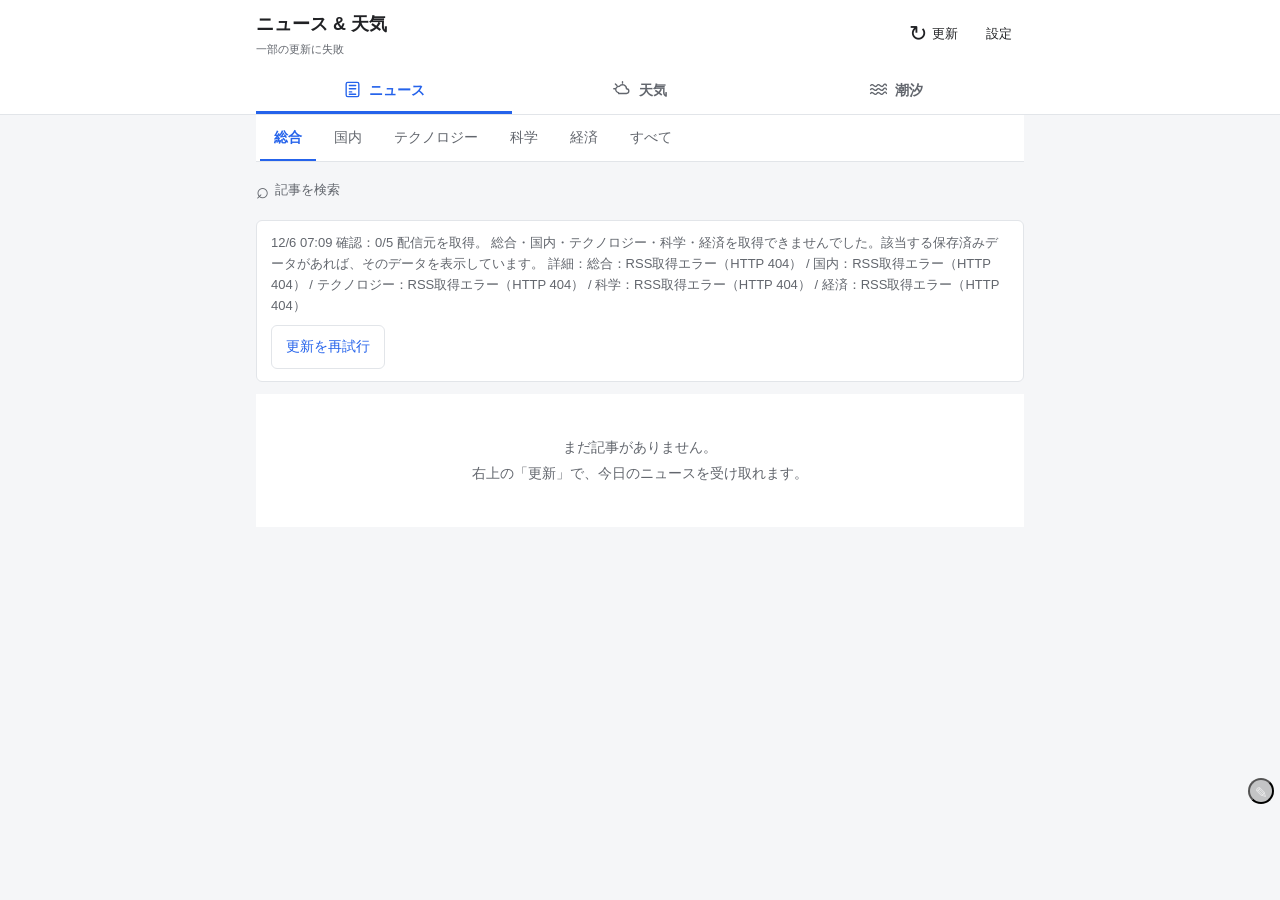
==== commit 441ee931: "Redesign news PWA with editorial layout and category search" ====
--- a/index.html
+++ b/index.html
@@ -5,7 +5,7 @@
 <meta name="viewport" content="width=device-width, initial-scale=1.0, viewport-fit=cover">
 <title>ニュース & 天気</title>
 <link rel="manifest" href="manifest.json">
-<meta name="theme-color" content="#963d38">
+<meta name="theme-color" content="#2563eb">
 <script>
 // 描画前に設定を適用し、起動時の白い画面を抑える。
 try {
@@ -20,10 +20,14 @@
 <a class="skip-link" href="#main-content">本文へスキップ</a>
 <div class="app-chrome">
 <header>
-  <div class="brand"><span class="brand-mark" aria-hidden="true">n.</span><div class="brand-kicker">YOUR DAILY JOURNAL</div><h1>ニュースと、日々。</h1>
-  <div class="status" id="status">確認中...</div></div>
-  <div class="header-actions"><button class="theme-toggle" id="theme-toggle" type="button" aria-label="ダークモード切り替え" aria-pressed="false">☾</button>
-  <button class="btn-refresh" id="btn-refresh" title="更新" aria-label="ニュースと天気を更新"><span class="refresh-icon" aria-hidden="true">↻</span><span>更新</span></button></div>
+  <div class="brand"><h1>ニュース &amp; 天気</h1><div class="status" id="status">確認中...</div></div>
+  <div class="header-actions">
+    <button class="btn-refresh" id="btn-refresh" title="更新" aria-label="ニュースと天気を更新"><span class="refresh-icon" aria-hidden="true">↻</span><span>更新</span></button>
+    <details class="settings-menu" id="settings-menu"><summary>設定</summary><div class="settings-content">
+      <div class="theme-setting"><span>表示モード</span><button class="theme-toggle" id="theme-toggle" type="button" aria-label="ダークモード切り替え" aria-pressed="false">☾</button></div>
+      <div id="news-tools"></div>
+    </div></details>
+  </div>
 </header>
 <div class="tabs" role="tablist" aria-label="表示する情報">
   <button id="tab-news" class="tab active" role="tab" aria-selected="true" aria-controls="panel-news" data-panel="news"><svg aria-hidden="true" viewBox="0 0 24 24" fill="none" stroke="currentColor" stroke-width="1.7" stroke-linecap="round" stroke-linejoin="round"><rect x="4" y="3" width="16" height="18" rx="2"/><path d="M8 7h8M8 11h8M8 15h3M8 18h8"/></svg>ニュース</button>
@@ -34,30 +38,25 @@
 <div id="progress" role="status" aria-live="polite" style="display:none;"></div>
 <div id="notice" class="notice" role="status" aria-live="polite" hidden></div>
 <main class="content" id="main-content" tabindex="-1">
-  <div class="edition-line"><span class="edition-label">THE DAILY EDITION</span><time id="edition-date"></time></div>
   <div id="panel-news" class="active" role="tabpanel" aria-labelledby="tab-news">
-    <div class="panel-intro"><div class="eyebrow">TODAY’S STORIES</div><h2>今日を、ひと読み。</h2><p>世の中のこと。気になること。自分のペースで。</p></div>
-    <div class="news-workspace">
-      <label class="news-search"><svg aria-hidden="true" viewBox="0 0 24 24" fill="none" stroke="currentColor" stroke-width="1.6"><circle cx="10.5" cy="10.5" r="6.5"/><path d="m16 16 5 5"/></svg><span class="sr-only">記事を検索</span><input id="news-search" type="search" placeholder="記事を検索" autocomplete="off"></label>
-      <div id="news-tools"></div>
-    </div>
     <div id="news-filters" role="group" aria-label="ニュースのカテゴリ"></div>
+    <details class="search-box"><summary>記事を検索</summary><label class="news-search"><span class="sr-only">記事を検索</span><input id="news-search" type="search" placeholder="見出し・配信元で検索" autocomplete="off"></label></details>
     <p id="news-summary" class="news-summary" role="status" aria-live="polite"></p>
     <div id="news-state" class="data-state" role="status" aria-live="polite"></div>
     <div id="news-list">
-      <div class="empty">データなし — 更新ボタンを押してください</div>
+      <div class="empty">データを読み込んでいます…</div>
     </div>
   </div>
   <div id="panel-weather" role="tabpanel" aria-labelledby="tab-weather" hidden>
-    <div class="panel-intro"><div class="eyebrow">WEATHER</div><h2>今日の空、この先の空。</h2><p>現在地や地域を選んで、今日から一週間の予報を。</p></div>
+    <h2 class="section-heading">天気予報</h2>
     <div id="weather-state" class="data-state" role="status" aria-live="polite"></div>
     <div id="geo-weather"></div>
     <div id="jma-weather">
-      <div class="empty">データなし — 更新ボタンを押してください</div>
+      <div class="empty">データを読み込んでいます…</div>
     </div>
   </div>
   <div id="panel-tide" role="tabpanel" aria-labelledby="tab-tide" hidden>
-    <div class="panel-intro"><div class="eyebrow">TIDE</div><h2>海のリズムを、知る。</h2><p>観測点を選んで、満潮・干潮と時間ごとの潮位を。</p></div>
+    <h2 class="section-heading">潮汐</h2>
     <div id="tide-page">
       <div id="tide-detail">
         <div class="tide-empty">現在地、または下の一覧から観測点を選ぶと潮汐を表示します
@@ -68,7 +67,6 @@
     </div>
   </div>
 </main>
-<footer class="app-footer"><span>ニュースと、日々。 / NEWS · WEATHER · TIDE</span><span>保存済みの記事は、オフラインでも。</span></footer>
 
 <div id="reader" class="reader" role="dialog" aria-modal="true" aria-labelledby="reader-heading" hidden inert>
   <div class="reader-bar">
@@ -79,7 +77,6 @@
 
 <script>
 (() => {
-  document.getElementById('edition-date').textContent = new Intl.DateTimeFormat('ja-JP', { year:'numeric', month:'long', day:'numeric', weekday:'long' }).format(new Date());
   const root = document.documentElement;
   const button = document.getElementById('theme-toggle');
   const media = matchMedia('(prefers-color-scheme: dark)');
@@ -90,7 +87,7 @@
     button.setAttribute('aria-pressed', String(dark));
     button.setAttribute('aria-label', dark ? 'ライトモードに切り替え' : 'ダークモードに切り替え');
     button.title = button.getAttribute('aria-label');
-    document.querySelector('meta[name="theme-color"]').content = dark ? '#252421' : '#963d38';
+    document.querySelector('meta[name="theme-color"]').content = dark ? '#17191d' : '#2563eb';
   };
   apply(root.dataset.theme || 'light');
   button.addEventListener('click', () => {
--- a/styles.css
+++ b/styles.css
@@ -1,54 +1,75 @@
-/* Reading-first interface. Data, storage and interaction logic remain in app.js. */
-:root { --ink:#292522; --muted:#736d65; --paper:#fffefa; --canvas:#f6f4ee; --line:#e2ded5; --accent:#963d38; --soft:#f2e7e1; --blue:#386879; --chrome-height:150px; }
+/* Shared, predictable layout at all screen sizes. */
+:root { --ink:#202124; --muted:#62666d; --paper:#fff; --canvas:#f5f6f8; --line:#e2e5e9; --accent:#2563eb; --soft:#edf3ff; --blue:#2563eb; --chrome-height:112px; }
 html { color-scheme:light; }
-html[data-theme="dark"] { color-scheme:dark; --ink:#eee9df; --muted:#b9b1a5; --paper:#252421; --canvas:#1c1b19; --line:#444038; --accent:#e8a39a; --soft:#3b2b28; --blue:#9fc9d7; }
-.header-actions { display:flex; align-items:center; gap:8px; flex-shrink:0; }
-.theme-toggle { min-width:44px; min-height:44px; border:1px solid var(--line); border-radius:8px; background:var(--paper); color:var(--ink); font-size:22px; cursor:pointer; }
-html[data-theme="dark"] .sf-add { color:var(--canvas); }
-html[data-theme="dark"] .data-state,html[data-theme="dark"] .notice { background:var(--paper); }
-html[data-theme="dark"] .cat-header .count,html[data-theme="dark"] .area-count { background:var(--canvas); }
-html[data-theme="dark"] .news-header:hover { background:var(--soft); }
-html[data-theme="dark"] .reader-bar { background:var(--paper); }
-html[data-theme="dark"] .hi,html[data-theme="dark"] .hourly-temp,html[data-theme="dark"] .day-name.sun { color:#ff9f8c; }
-html[data-theme="dark"] .form-error { color:#ff9f8c; }
-html[data-theme="dark"] .feed-del:hover { color:#ffb5ac; background:#512c2c; }
-html[data-theme="dark"] .warn-special { background:#4e2334; color:#ffb0c9; }
-html[data-theme="dark"] .warn-warning { background:#4b3021; color:#ffc08a; }
-html[data-theme="dark"] .warn-advisory { background:#413b20; color:#f3da7f; }
-html[data-theme="dark"] .tide-k.high { background:#203e51; }
-html[data-theme="dark"] .tide-k.low { background:#44351f; color:#f5ce8b; }
-html[data-theme="dark"] .tide-spark { background:repeating-linear-gradient(to top,transparent 0,transparent 24px,var(--line) 24px,var(--line) 25px); }
-@media (max-width:380px) { header { flex-wrap:wrap; } .header-actions { margin-left:auto; } }
-* { margin:0; padding:0; box-sizing:border-box; }
-body { font-family:-apple-system,BlinkMacSystemFont,'Hiragino Sans','Noto Sans JP',Meiryo,sans-serif; background:var(--canvas); color:var(--ink); min-height:100vh; line-height:1.65; padding-bottom:64px; }
-button,input,textarea { font:inherit; }
-button { cursor:pointer; }
+html[data-theme="dark"] { color-scheme:dark; --ink:#e8eaed; --muted:#a8adb5; --paper:#17191d; --canvas:#101114; --line:#34373d; --accent:#93b7ff; --soft:#222f47; --blue:#93b7ff; }
+* { box-sizing:border-box; margin:0; padding:0; }
+body { background:var(--canvas); color:var(--ink); font-family:-apple-system,BlinkMacSystemFont,'Hiragino Sans','Noto Sans JP',Meiryo,sans-serif; line-height:1.6; -webkit-font-smoothing:antialiased; }
+button,input,textarea,select { font:inherit; }
+button,summary { cursor:pointer; }
+button { color:inherit; }
 a { color:var(--accent); }
 [hidden] { display:none !important; }
-.sr-only { position:absolute; width:1px; height:1px; padding:0; margin:-1px; overflow:hidden; clip-path:inset(50%); white-space:nowrap; }
+.sr-only { position:absolute; width:1px; height:1px; margin:-1px; padding:0; overflow:hidden; clip-path:inset(50%); white-space:nowrap; }
+.skip-link { position:fixed; top:8px; left:8px; z-index:300; background:var(--paper); padding:10px; transform:translateY(-160%); }
+.skip-link:focus { transform:none; }
 .app-chrome { position:sticky; top:0; z-index:100; background:var(--paper); border-bottom:1px solid var(--line); }
-header { max-width:1024px; margin:auto; padding:22px 28px 16px; display:flex; align-items:center; justify-content:space-between; gap:16px; }
-.brand-kicker { font-size:11px; font-weight:750; letter-spacing:.18em; color:var(--accent); margin-bottom:3px; }
-header h1 { font-size:23px; line-height:1.35; letter-spacing:.02em; }
-.status { color:var(--muted); font-size:12px; margin-top:7px; }
-.status.online::before { content:'● '; color:var(--accent); }
-.status.offline::before { content:'● '; color:#a25111; }
-.tabs { max-width:1024px; margin:auto; display:flex; gap:8px; padding:0 28px; }
-.tab { display:flex; justify-content:center; align-items:center; gap:9px; border:0; border-bottom:3px solid transparent; background:transparent; color:var(--muted); padding:14px 24px; font-size:14px; font-weight:700; min-height:52px; transition:background .15s; }
-.tab svg { width:19px; height:19px; flex-shrink:0; }
-.tab.active { color:var(--accent); border-bottom-color:var(--accent); background:linear-gradient(0deg,var(--soft),transparent); }
-.tab:hover { background:var(--soft); }
-.content { max-width:1024px; margin:0 auto; padding:32px 28px; }
+header { max-width:800px; margin:auto; padding:10px 16px; min-height:64px; display:flex; align-items:center; justify-content:space-between; gap:12px; }
+header h1 { font-size:18px; font-weight:700; }
+.status { color:var(--muted); font-size:11px; margin-top:2px; }
+.header-actions { display:flex; align-items:center; gap:4px; flex-shrink:0; }
+.btn-refresh,.theme-toggle,.settings-menu>summary { min-height:44px; border:0; border-radius:6px; background:transparent; display:flex; align-items:center; justify-content:center; gap:5px; padding:8px 12px; color:var(--ink); font-size:13px; }
+.refresh-icon { display:inline-block; font-size:22px; line-height:1; }
+.btn-refresh.loading .refresh-icon { animation:spin 1s linear infinite; }
+@keyframes spin { to { transform:rotate(360deg); } }
+.theme-toggle { border:1px solid var(--line); min-width:44px; font-size:22px; }
+.settings-menu>summary { list-style:none; }
+.settings-menu>summary::-webkit-details-marker { display:none; }
+.settings-menu[open]>summary { background:var(--soft); color:var(--accent); }
+.settings-content { position:absolute; right:max(12px,calc((100% - 768px)/2)); top:60px; width:min(360px,calc(100vw - 24px)); max-height:calc(100dvh - 80px); overflow-y:auto; padding:16px; background:var(--paper); border:1px solid var(--line); border-radius:8px; box-shadow:0 8px 24px #0002; }
+.theme-setting { display:flex; align-items:center; justify-content:space-between; font-size:14px; border-bottom:1px solid var(--line); padding-bottom:12px; margin-bottom:12px; }
+.tabs { max-width:800px; margin:auto; display:flex; padding:0 16px; }
+.tab { flex:1; display:flex; align-items:center; justify-content:center; gap:7px; min-height:46px; padding:10px 8px; border:0; border-bottom:3px solid transparent; background:transparent; color:var(--muted); font-size:14px; font-weight:600; }
+.tab svg { width:19px; height:19px; }
+.tab.active { color:var(--accent); border-bottom-color:var(--accent); }
+.content { max-width:800px; margin:0 auto; padding:0 16px 32px; }
 #panel-news,#panel-weather,#panel-tide { display:none; }
 #panel-news.active,#panel-weather.active,#panel-tide.active { display:block; }
-.panel-intro { margin-bottom:24px; }
-.panel-intro .eyebrow { font-size:11px; color:var(--accent); font-weight:750; letter-spacing:.14em; margin-bottom:5px; }
-.panel-intro h2 { font-size:28px; line-height:1.4; letter-spacing:.02em; }
-.panel-intro p { font-size:14px; color:var(--muted); margin-top:6px; }
-#news-tools { margin-bottom:20px; }
-.news-tools-row { display:flex; gap:8px; align-items:center; }
-.add-site-btn,.geo-btn,.text-action,.reader-back { border:1px solid var(--line); background:var(--paper); color:var(--accent); border-radius:8px; min-height:44px; padding:9px 15px; font-size:14px; font-weight:650; }
-.add-site-btn:hover,.geo-btn:hover,.text-action:hover,.reader-back:hover { background:var(--soft); border-color:var(--accent); }
+#news-filters { position:sticky; top:var(--chrome-height); z-index:20; display:flex; overflow-x:auto; gap:4px; padding:0 4px; background:var(--paper); border-bottom:1px solid var(--line); scrollbar-width:thin; }
+.category-filter { flex-shrink:0; min-height:46px; padding:10px 14px; background:transparent; color:var(--muted); border:0; border-bottom:2px solid transparent; font-size:14px; white-space:nowrap; }
+.category-filter[aria-pressed="true"] { color:var(--accent); font-weight:700; border-bottom-color:var(--accent); }
+.search-box { margin:10px 0; }
+.search-box summary { min-height:36px; display:flex; align-items:center; color:var(--muted); font-size:13px; }
+.search-box summary::before { content:'⌕'; font-size:22px; margin-right:6px; }
+.search-box[open] summary { color:var(--accent); }
+.news-search input { width:100%; min-height:44px; border:1px solid var(--line); border-radius:6px; padding:10px 12px; background:var(--paper); color:var(--ink); font-size:16px; }
+.news-summary { color:var(--muted); font-size:12px; margin-bottom:10px; }
+.news-summary:empty { display:none; }
+.news-category { margin-bottom:16px; background:var(--paper); }
+.cat-header { display:flex; justify-content:space-between; align-items:center; padding:12px 16px; background:var(--canvas); border-bottom:1px solid var(--line); }
+.cat-header h2 { font-size:14px; }
+.cat-header .count { color:var(--muted); font-size:12px; }
+.news-item { border-bottom:1px solid var(--line); }
+.news-header { display:flex; align-items:center; gap:16px; width:100%; min-height:116px; padding:16px; text-align:left; background:transparent; border:0; color:var(--ink); }
+.news-main { flex:1; min-width:0; }
+.news-title { display:-webkit-box; -webkit-box-orient:vertical; -webkit-line-clamp:3; overflow:hidden; font-size:16px; font-weight:600; line-height:1.6; overflow-wrap:anywhere; }
+.news-item .meta { display:block; color:var(--muted); font-size:12px; margin-top:8px; }
+.news-thumb { flex-shrink:0; width:88px; height:88px; object-fit:cover; border-radius:4px; background:var(--canvas); }
+.offline-badge { display:inline-flex; margin-left:6px; color:var(--muted); }
+.offline-badge svg { width:12px; height:12px; }
+.section-heading { font-size:18px; margin:20px 0 16px; }
+.add-site-btn,.geo-btn,.text-action,.reader-back { border:1px solid var(--line); background:var(--paper); color:var(--accent); border-radius:6px; min-height:44px; padding:9px 14px; font-size:14px; }
+#news-tools .add-site-btn { width:100%; color:var(--ink); }
+.data-state,.notice { padding:12px 14px; margin:12px 0; border:1px solid var(--line); border-radius:6px; background:var(--paper); color:var(--muted); font-size:13px; overflow-wrap:anywhere; }
+.data-state:empty { display:none; }
+.data-state .text-action { display:block; margin-top:8px; }
+.notice { max-width:768px; margin:12px auto; }
+#progress { padding:8px 16px; background:var(--soft); color:var(--accent); font-size:12px; text-align:center; }
+.empty,.tide-empty { padding:40px 20px; background:var(--paper); text-align:center; color:var(--muted); font-size:14px; line-height:1.9; }
+.tide-empty .geo-btn { margin-top:16px; }
+button:disabled { opacity:.6; cursor:wait; }
+button:focus-visible,a:focus-visible,input:focus-visible,summary:focus-visible,textarea:focus-visible,select:focus-visible { outline:2px solid var(--accent); outline-offset:3px; }
+#tide-detail,.weather-pref,.news-item { scroll-margin-top:calc(var(--chrome-height) + 64px); }
+@media (hover:hover) { .news-header:hover,.btn-refresh:hover,.tab:hover,.category-filter:hover { background:var(--soft); } }
 .feed-chips { display:flex; flex-wrap:wrap; gap:8px; margin-top:12px; }
 .feed-chip { display:inline-flex; align-items:center; gap:8px; border:1px solid var(--line); background:var(--paper); border-radius:24px; padding:4px 5px 4px 14px; color:var(--muted); font-size:13px; }
 .feed-del { width:32px; height:32px; border:0; border-radius:50%; background:var(--canvas); color:var(--muted); }
@@ -63,30 +84,6 @@
 .sf-add { background:var(--accent); color:white; }
 .sf-cancel { background:var(--canvas); color:var(--muted); }
 .form-error { color:#a33124; font-size:14px; }
-.data-state,.notice { padding:14px 18px; border:1px solid var(--line); border-left:3px solid #9aafba; border-radius:8px; background:#edf2f4; color:var(--muted); font-size:13px; line-height:1.85; margin-bottom:24px; overflow-wrap:anywhere; }
-.data-state:empty { display:none; }
-.data-state .text-action { display:block; margin-top:10px; }
-.notice { max-width:968px; margin:16px auto; }
-#progress { color:var(--accent); background:var(--soft); text-align:center; padding:10px 20px; font-size:13px; }
-.empty,.tide-empty { background:var(--paper); border:1px dashed #bdcdd5; border-radius:12px; padding:48px 24px; text-align:center; color:var(--muted); font-size:15px; line-height:2; }
-.tide-empty .geo-btn { margin-top:18px; }
-.news-category { margin-bottom:32px; }
-.cat-header { display:flex; align-items:center; gap:12px; padding-bottom:12px; margin-bottom:0; border-bottom:2px solid var(--ink); }
-.cat-header h2 { font-size:18px; font-weight:750; }
-.cat-header .count,.area-count { color:var(--muted); background:#eaf0f3; font-size:12px; padding:2px 9px; border-radius:20px; white-space:nowrap; }
-.news-item { background:var(--paper); border-bottom:1px solid var(--line); }
-.news-item:first-of-type { border-radius:10px 10px 0 0; }
-.news-item:last-child { border-radius:0 0 10px 10px; }
-.news-header { display:flex; width:100%; gap:24px; align-items:center; padding:23px 22px; text-align:left; border:0; background:transparent; color:inherit; }
-.news-header:hover { background:#edf5f1; }
-.news-main { flex:1; min-width:0; }
-.news-title { display:block; font-size:18px; font-weight:650; line-height:1.8; margin-bottom:10px; overflow-wrap:anywhere; }
-.news-item .meta { display:block; color:var(--muted); font-size:12px; line-height:1.7; }
-.news-thumb { width:112px; height:84px; flex-shrink:0; object-fit:cover; border-radius:7px; background:var(--canvas); }
-.offline-badge { margin-left:8px; font-size:12px; }
-.news-body { display:none; padding:0 22px 22px; }
-.news-item.open .news-body { display:block; }
-.news-body p { font-size:15px; line-height:1.9; color:var(--muted); }
 .read-more { display:inline-block; margin-top:18px; padding:10px 0; font-size:14px; font-weight:650; text-underline-offset:4px; }
 .reader { position:fixed; inset:0; background:var(--paper); z-index:200; overflow-y:auto; overscroll-behavior:contain; transform:translateX(100%); }
 .reader.open { transform:translateX(0); }
@@ -194,156 +191,42 @@
 .tide-stn-grid { display:grid; grid-template-columns:repeat(auto-fill,minmax(100px,1fr)); gap:8px; }
 .tide-stn-btn { border:1px solid var(--line); border-radius:7px; background:var(--paper); color:var(--blue); padding:12px 8px; min-height:48px; font-size:14px; overflow-wrap:anywhere; }
 .tide-stn-btn:hover,.tide-stn-btn:active { background:var(--soft); border-color:var(--accent); }
-.btn-refresh { flex-shrink:0; display:flex; align-items:center; justify-content:center; gap:8px; min-height:44px; padding:10px 16px; border:0; border-radius:8px; background:var(--accent); color:white; font-size:14px; font-weight:650; }
-.refresh-icon { display:inline-block; font-size:22px; line-height:1; }
-.btn-refresh.loading .refresh-icon { animation:spin 1s linear infinite; }
-@keyframes spin { to { transform:rotate(360deg); } }
-button:disabled { opacity:.65; cursor:wait; }
-button:focus-visible,a:focus-visible,input:focus-visible,summary:focus-visible,textarea:focus-visible { outline:3px solid #278bb5; outline-offset:3px; }
-#tide-detail,.weather-pref,.news-item { scroll-margin-top:calc(var(--chrome-height) + 16px); }
+html[data-theme="dark"] .hi,html[data-theme="dark"] .hourly-temp,html[data-theme="dark"] .day-name.sun { color:#ff9f8c; }
+html[data-theme="dark"] .form-error { color:#ff9f8c; }
+html[data-theme="dark"] .feed-del:hover { color:#ffb5ac; background:#512c2c; }
+html[data-theme="dark"] .warn-special { background:#4e2334; color:#ffb0c9; }
+html[data-theme="dark"] .warn-warning { background:#4b3021; color:#ffc08a; }
+html[data-theme="dark"] .warn-advisory { background:#413b20; color:#f3da7f; }
+html[data-theme="dark"] .tide-k.high { background:#203e51; }
+html[data-theme="dark"] .tide-k.low { background:#44351f; color:#f5ce8b; }
+html[data-theme="dark"] .tide-spark { background:repeating-linear-gradient(to top,transparent 0,transparent 24px,var(--line) 24px,var(--line) 25px); }
+
+.site-form { padding:12px; }
+.site-form-row { flex-wrap:wrap; }
+.reader-bar { background:var(--paper); padding-top:max(12px,env(safe-area-inset-top)); }
+.reader-title { font-size:24px; }
+.reader-content { padding-bottom:calc(48px + env(safe-area-inset-bottom)); }
+.week-grid { display:flex; overflow-x:auto; gap:8px; padding-bottom:8px; }
+.day-card { flex:0 0 88px; }
 @media (max-width:600px) {
- header { padding:16px 18px 12px; gap:10px; align-items:flex-start; }
- header h1 { font-size:20px; }
- .brand-kicker { font-size:10px; }
- .status { font-size:11px; max-width:220px; }
- .btn-refresh { padding:9px 12px; margin-top:5px; }
- .tabs { padding:0 12px; gap:4px; }
- .tab { flex:1; padding:13px 6px; font-size:13px; gap:6px; }
- .tab svg { width:17px; height:17px; }
- .content { padding:24px 16px; }
- .panel-intro { margin-bottom:20px; }
- .panel-intro h2 { font-size:24px; }
- .panel-intro p { font-size:13px; }
- .news-header { padding:18px 14px; gap:14px; align-items:flex-start; }
- .news-title { font-size:16px; line-height:1.8; margin-bottom:8px; }
+ .content { padding:0 0 24px; }
+ #panel-weather,#panel-tide { padding:0 12px; }
+ .search-box,.news-summary { margin-left:16px; margin-right:16px; }
+ .news-header { gap:12px; padding:14px 16px; }
  .news-thumb { width:80px; height:80px; }
- .news-item .meta { font-size:12px; }
- .data-state { padding:12px 14px; }
- .geo-card,.tide-card { padding:18px 14px; }
+ .news-title { font-size:16px; }
+ .data-state,.notice { margin:10px 12px; }
+ .geo-card,.tide-card { padding:16px; }
  .geo-empty { flex-wrap:wrap; }
+ .geo-now { gap:12px; flex-wrap:wrap; }
  .geo-temp { font-size:40px; }
  .geo-icon { font-size:36px; }
- .geo-now { gap:12px; flex-wrap:wrap; }
- .area-header { padding:15px; }
- .area-body { padding:8px; }
- .pref-body { padding:4px 12px 16px; }
+ .area-header { padding:14px; }
+ .area-body { padding:6px; }
  .pref-header { flex-wrap:wrap; padding:12px; }
- .week-grid { grid-template-columns:repeat(auto-fit,minmax(104px,1fr)); }
- .site-form { padding:18px; }
+ .pref-body { padding:4px 10px 16px; }
  .reader-content { padding:24px 20px 64px; }
- .reader-title { font-size:23px; }
- .reader-text { font-size:16px; line-height:2; }
- .notice { margin:12px 16px; }
+ .reader-title { font-size:22px; }
+ .reader-text { font-size:16px; line-height:1.9; }
 }
 @media (prefers-reduced-motion:reduce) { *,*::before,*::after { animation:none !important; transition:none !important; scroll-behavior:auto !important; } }
-
-/* Editorial shell */
-body { padding-bottom:32px; -webkit-font-smoothing:antialiased; }
-.app-chrome { background:var(--canvas); }
-header { max-width:1180px; padding:22px 40px 18px; align-items:center; }
-.brand { display:grid; grid-template-columns:42px 1fr; column-gap:12px; align-items:center; }
-.brand-mark { grid-row:1 / 3; display:grid; place-items:center; width:42px; height:42px; background:var(--accent); color:var(--canvas); font-family:Georgia,serif; font-size:30px; border-radius:50% 50% 5px 50%; }
-.brand-kicker { font-size:10px; letter-spacing:.2em; margin:0; }
-header h1 { font-size:19px; letter-spacing:.06em; }
-.status { grid-column:1 / -1; font-size:10px; margin-top:9px; }
-.header-actions { gap:10px; }
-.theme-toggle { background:transparent; border:0; border-radius:50%; }
-.btn-refresh { background:var(--paper); color:var(--ink); border:1px solid var(--line); border-radius:24px; padding:8px 17px; font-size:12px; }
-html[data-theme='dark'] .btn-refresh { color:var(--ink); }
-.tabs { max-width:1180px; padding:0 40px; gap:28px; }
-.tab { min-height:48px; padding:12px 4px; border-bottom-width:2px; font-size:13px; gap:8px; }
-.tab.active { background:transparent; }
-.tab:hover { background:transparent; color:var(--accent); }
-.content { max-width:1180px; padding:36px 40px 56px; }
-.edition-line { display:flex; justify-content:space-between; align-items:center; color:var(--muted); font-size:11px; letter-spacing:.08em; padding-bottom:15px; border-bottom:1px solid var(--line); margin-bottom:28px; }
-.edition-label { display:flex; align-items:center; gap:8px; }
-.edition-label::before { content:''; width:6px; height:6px; background:var(--accent); border-radius:50%; }
-.panel-intro { margin-bottom:26px; }
-.panel-intro .eyebrow { font-size:10px; letter-spacing:.22em; }
-.panel-intro h2 { font-family:'Hiragino Mincho ProN','Yu Mincho',serif; font-size:38px; font-weight:600; letter-spacing:.06em; margin-top:7px; }
-.panel-intro p { font-size:12px; margin-top:10px; }
-.news-workspace { display:grid; grid-template-columns:minmax(0,1fr) auto; gap:12px; align-items:start; }
-.news-search { display:flex; align-items:center; gap:10px; max-width:380px; border:1px solid var(--line); border-radius:8px; padding:0 14px; background:var(--paper); color:var(--muted); }
-.news-search svg { width:18px; height:18px; flex-shrink:0; }
-.news-search input { width:100%; min-width:0; height:44px; border:0; background:transparent; color:var(--ink); font-size:13px; outline-offset:0; }
-.news-search input::placeholder { color:var(--muted); }
-#news-tools { margin:0; }
-.add-site-btn { border-radius:8px; font-size:12px; color:var(--ink); }
-.site-form { width:min(540px,calc(100vw - 80px)); }
-.news-workspace:has(.site-form.open),.news-workspace:has(.feed-chips) { grid-template-columns:1fr; }
-#news-filters { display:flex; gap:7px; overflow-x:auto; padding:20px 0; scrollbar-width:thin; }
-.category-filter { flex-shrink:0; border:1px solid transparent; border-radius:24px; background:transparent; color:var(--muted); min-height:40px; padding:8px 17px; font-size:12px; }
-.category-filter:hover { background:var(--soft); color:var(--ink); }
-.category-filter[aria-pressed='true'] { background:var(--ink); color:var(--canvas); }
-.news-summary { font-size:11px; color:var(--muted); margin:0 0 18px; }
-.news-category { margin-bottom:36px; display:grid; grid-template-columns:repeat(2,minmax(0,1fr)); column-gap:28px; }
-.cat-header { grid-column:1 / -1; border-bottom:1px solid var(--ink); padding:0 0 11px; margin-bottom:4px; }
-.cat-header h2 { font-size:14px; letter-spacing:.08em; }
-.cat-header .count { background:transparent; padding:0; font-size:10px; margin-left:auto; }
-.news-item,.news-item:first-of-type,.news-item:last-child { border-radius:0; background:transparent; }
-.news-header { padding:22px 0; gap:18px; min-height:134px; }
-.news-header:hover,html[data-theme='dark'] .news-header:hover { background:transparent; }
-.news-header:hover .news-title { color:var(--accent); }
-.news-title { font-size:16px; font-weight:600; line-height:1.85; margin-bottom:12px; transition:color .15s; }
-.news-item .meta { font-size:10px; line-height:1.8; }
-.news-thumb { width:104px; height:86px; border-radius:5px; }
-.news-category:first-child .news-item:nth-child(2) { grid-column:1 / -1; }
-.news-category:first-child .news-item:nth-child(2) .news-header { padding:28px 0; gap:32px; min-height:192px; }
-.news-category:first-child .news-item:nth-child(2) .news-title { font-family:'Hiragino Mincho ProN','Yu Mincho',serif; font-size:27px; line-height:1.65; letter-spacing:.025em; }
-.news-category:first-child .news-item:nth-child(2) .news-thumb { width:36%; height:190px; }
-.offline-badge { display:inline-flex; align-items:center; gap:4px; font-size:10px; color:var(--accent); }
-.offline-badge svg { width:11px; height:11px; }
-.data-state,.notice { background:var(--paper); border-left-color:var(--accent); font-size:12px; }
-.empty,.tide-empty { background:var(--paper); border:1px solid var(--line); padding:56px 20px; font-size:14px; }
-.geo-card { background:var(--paper); border-radius:14px; }
-.geo-temp { font-size:64px; font-weight:400; letter-spacing:-.05em; }
-.weather-area { border-radius:8px; }
-.reader-bar { background:var(--paper); }
-.reader-title { font-family:'Hiragino Mincho ProN','Yu Mincho',serif; }
-.reader-back { border-radius:24px; font-size:12px; }
-.app-footer { max-width:1100px; margin:0 auto; border-top:1px solid var(--line); padding:20px 0; display:flex; justify-content:space-between; gap:16px; font-size:10px; color:var(--muted); letter-spacing:.04em; }
-.skip-link { position:fixed; top:8px; left:12px; z-index:300; padding:10px 16px; background:var(--paper); color:var(--ink); transform:translateY(-150%); }
-.skip-link:focus { transform:translateY(0); }
-@media (min-width:900px) {
- .panel-intro { position:relative; }
- .panel-intro p { position:absolute; bottom:5px; right:0; }
-}
-@media (max-width:700px) {
- body { padding-bottom:calc(88px + env(safe-area-inset-bottom)); }
- header { padding:16px 20px 12px; gap:8px; }
- .brand { grid-template-columns:34px 1fr; gap:0 9px; }
- .brand-mark { width:34px; height:34px; font-size:25px; }
- header h1 { font-size:16px; }
- .brand-kicker { font-size:8px; }
- .status { font-size:9px; max-width:none; margin-top:7px; }
- .header-actions { gap:3px; }
- .btn-refresh { padding:8px 12px; margin:0; min-height:40px; }
- .theme-toggle { min-width:38px; min-height:40px; font-size:20px; }
- .tabs { position:fixed; bottom:0; left:0; right:0; background:var(--paper); border-top:1px solid var(--line); padding:7px 12px calc(7px + env(safe-area-inset-bottom)); gap:8px; }
- .tab { flex:1; flex-direction:column; gap:3px; border:0; border-radius:8px; padding:6px; min-height:54px; font-size:10px; }
- .tab svg { width:21px; height:21px; }
- .tab.active { background:var(--soft); }
- .content { padding:22px 20px 32px; }
- .edition-line { font-size:9px; margin-bottom:24px; padding-bottom:12px; }
- .panel-intro { margin-bottom:22px; }
- .panel-intro h2 { font-size:30px; }
- .panel-intro p { font-size:11px; }
- .news-workspace { gap:8px; }
- .news-search { padding:0 10px; }
- .news-search input { font-size:16px; height:42px; }
- .add-site-btn { padding:9px 11px; min-height:44px; font-size:11px; white-space:nowrap; }
- .site-form { width:100%; }
- #news-filters { margin-right:-20px; padding:16px 20px 16px 0; gap:3px; }
- .category-filter { padding:8px 13px; min-height:38px; font-size:11px; }
- .news-summary { font-size:10px; margin-bottom:16px; }
- .news-category { grid-template-columns:1fr; margin-bottom:30px; }
- .news-header { min-height:118px; padding:20px 0; gap:16px; }
- .news-title { font-size:15px; line-height:1.8; margin-bottom:8px; }
- .news-thumb { width:84px; height:78px; }
- .news-category:first-child .news-item:nth-child(2) .news-header { flex-direction:column-reverse; align-items:stretch; gap:18px; padding:22px 0; }
- .news-category:first-child .news-item:nth-child(2) .news-title { font-size:23px; line-height:1.7; }
- .news-category:first-child .news-item:nth-child(2) .news-thumb { width:100%; height:190px; object-fit:cover; }
- .app-footer { margin:0 20px; padding:18px 0; flex-direction:column; gap:5px; font-size:9px; }
- .reader-bar { padding-top:max(12px,env(safe-area-inset-top)); }
- .reader-content { padding-bottom:calc(40px + env(safe-area-inset-bottom)); }
-}
